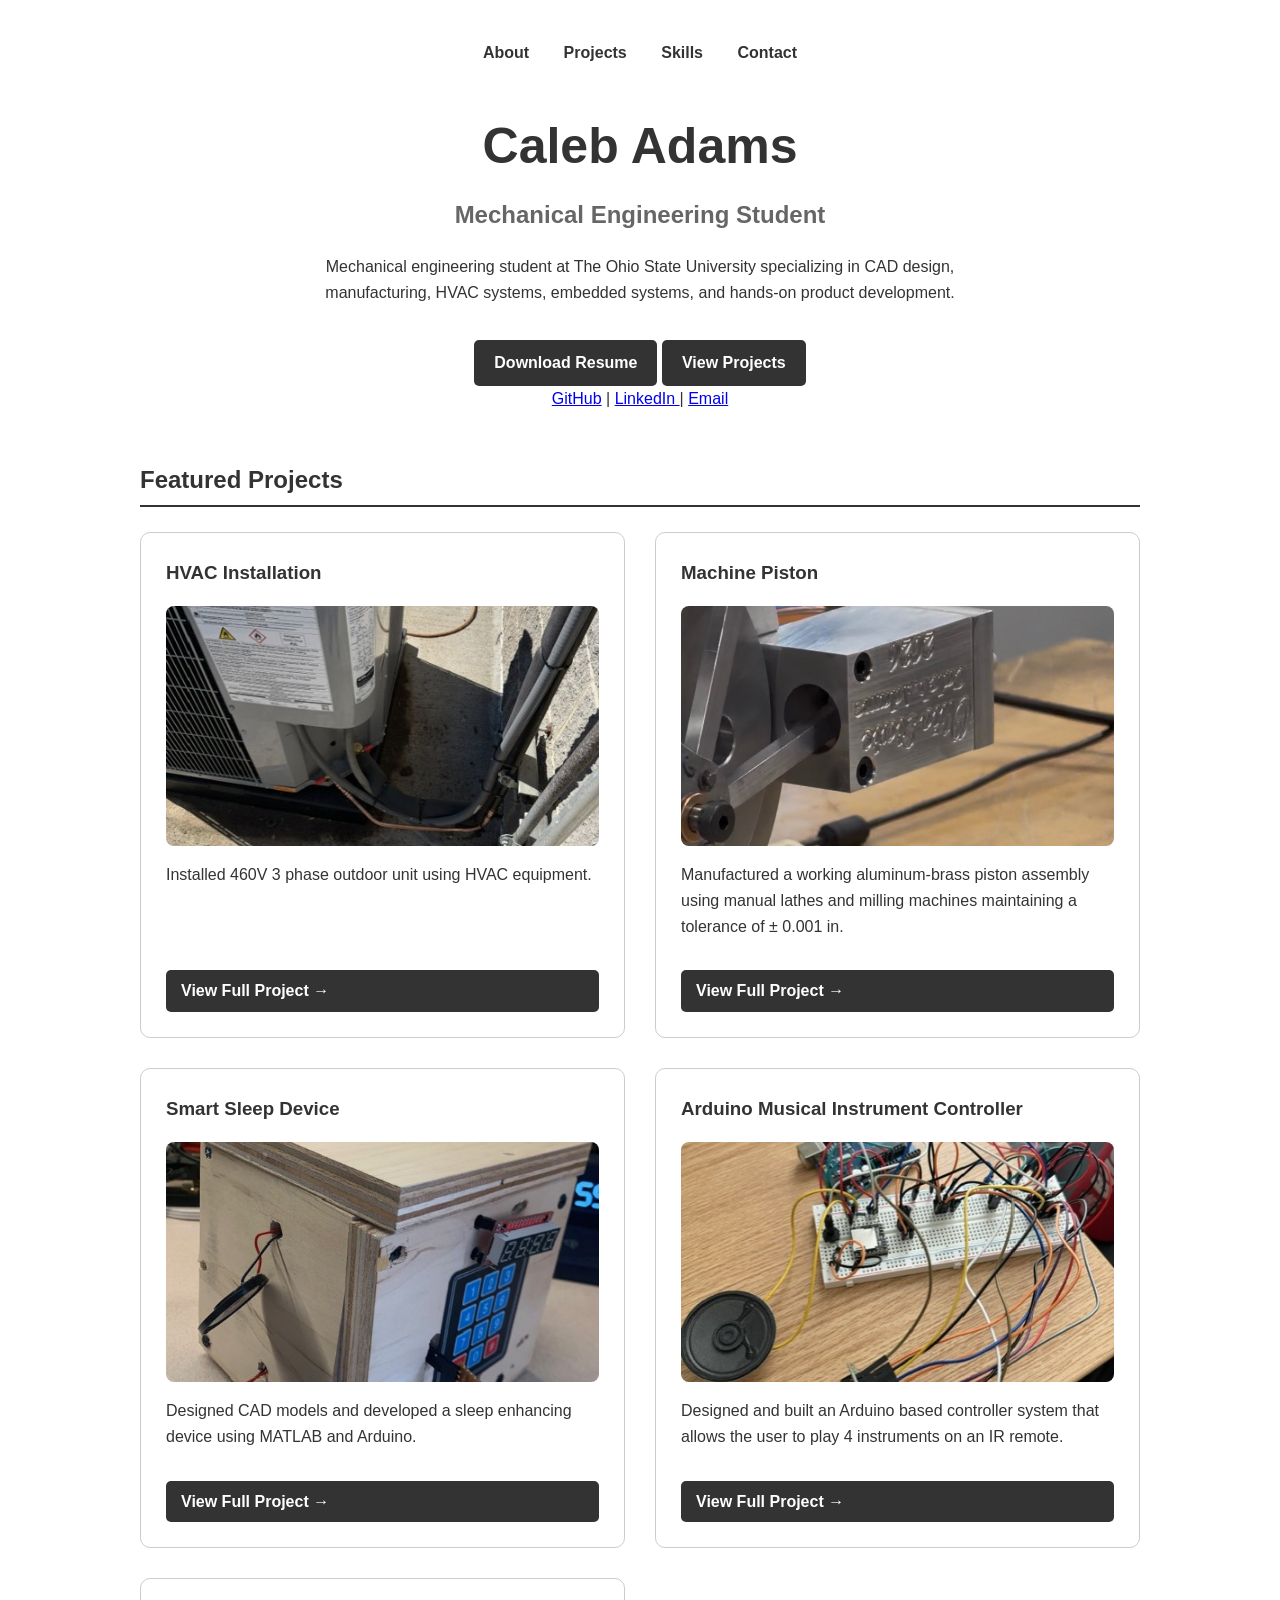
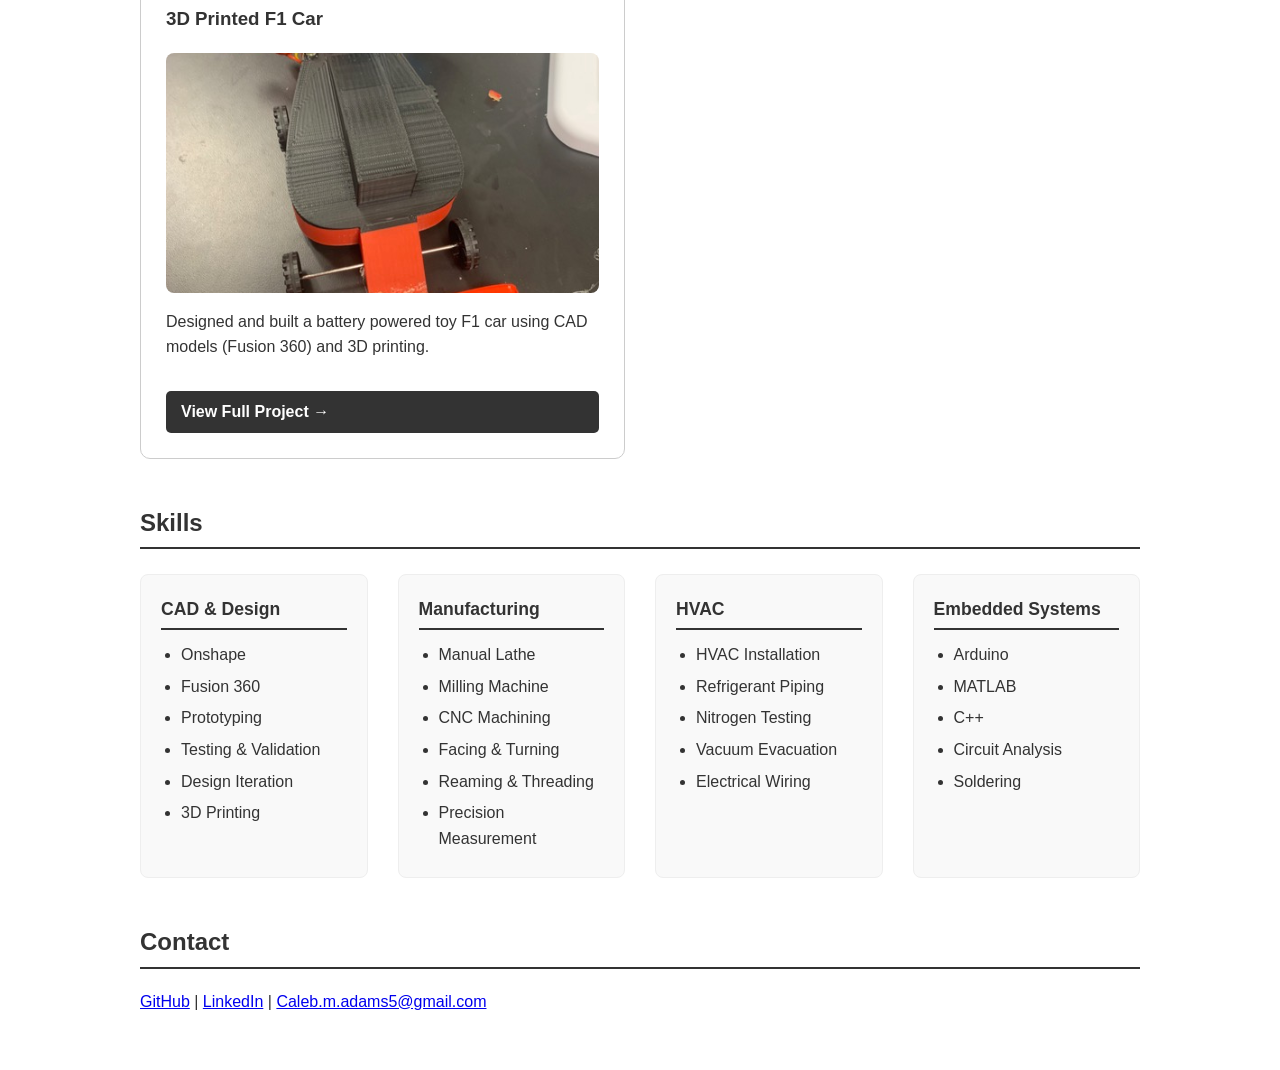
==== index.html @ d28deb2f "Refactor header section with hero class and links Updated the header section to include a hero class" ====
<!DOCTYPE html>
<html lang="en">
<head>
    <meta charset="UTF-8">
    <meta name="viewport" content="width=device-width, initial-scale=1.0">
    <link rel="stylesheet" href="style.css">
    <title>Caleb Adams | Mechanical Engineering Portfolio</title>
</head>
<body>
    <nav>
        <a href="#about">About</a>
        <a href="#projects">Projects</a>
        <a href="#skills">Skills</a>
        <a href="#contact">Contact</a>
    </nav>

   <header id="about" class="hero">

    <div class="hero-content">

        <h1>Caleb Adams</h1>

        <h2>Mechanical Engineering Student</h2>

        <p>
            Mechanical engineering student at The Ohio State University
            specializing in CAD design, manufacturing, HVAC systems,
            embedded systems, and hands-on product development.
        </p>

        <div class="hero-buttons">
            <a class="resume-button" href="Caleb_Adams_Resume.pdf" target="_blank">
                Download Resume
            </a>

            <a class="resume-button" href="#projects">
                View Projects
            </a>
        </div>

        <div class="social-links">
            <a href="https://github.com/CalebAdams5" target="_blank">GitHub</a>
            |
            <a href="https://www.linkedin.com/in/caleb-adams5555/" target="_blank">
                LinkedIn
            </a>
            |
            <a href="mailto:Caleb.m.adams5@gmail.com">
                Email
            </a>
        </div>

    </div>

</header>

    <h2 id="projects">Featured Projects</h2>
    <div class="project-container">
    <div class="project">
        <h3>HVAC Installation</h3>
        <img src="images/HVAC13.jpg" width="300" alt="HVAC Installation">
        <p>Installed 460V 3 phase outdoor unit using HVAC equipment.</p>
        <a href="projects/HVAC.html"> View Full Project → </a>
    </div>

    <div class="project">
        <h3>Machine Piston</h3>
        <img src="images/Piston8.jpg" width="300" alt="Machine Piston">
        <p>Manufactured a working aluminum-brass piston assembly using manual lathes and milling machines maintaining a tolerance of ± 0.001 in.</p>
        <a href="projects/piston.html"> View Full Project → </a>
    </div>

    <div class="project">
        <h3>Smart Sleep Device</h3>
        <img src="images/SleepDevice.jpg" width="300" alt="Smart Sleep Device">
        <p>Designed CAD models and developed a sleep enhancing device using MATLAB and Arduino.</p>
        <a href="projects/SleepDevice.html"> View Full Project → </a>
    </div>

    <div class="project">
        <h3>Arduino Musical Instrument Controller</h3>
        <img src="images/WiringMusic.jpg" width="300" alt="Arduino Music Controller">
        <!-- Fixed: Added missing </p> tag here -->
        <p>Designed and built an Arduino based controller system that allows the user to play 4 instruments on an IR remote.</p> 
        <a href="projects/Music.html"> View Full Project → </a>
    </div>

    <div class="project">
        <h3>3D Printed F1 Car</h3>
        <img src="images/F1Car13.jpg" width="300" alt="3D Printed F1 Car">
        <p>Designed and built a battery powered toy F1 car using CAD models (Fusion 360) and 3D printing.</p>
        <a href="projects/F1Car.html"> View Full Project → </a>
    </div>
</div>
    <h2 id="skills">Skills</h2>
<!-- Added wrapper container around your skills lists -->
<div class="skills-container">
    <div class="skills-category">
        <h3>CAD & Design</h3>
        <ul>
            <li>Onshape</li>
            <li>Fusion 360</li>
            <li>Prototyping</li>
            <li>Testing & Validation</li>
            <li>Design Iteration</li>
            <li>3D Printing</li>
        </ul>
    </div>

    <div class="skills-category">
        <h3>Manufacturing</h3>
        <ul>
            <li>Manual Lathe</li>
            <li>Milling Machine</li>
            <li>CNC Machining</li>
            <li>Facing & Turning</li>
            <li>Reaming & Threading</li>
            <li>Precision Measurement</li>
        </ul>
    </div>

    <div class="skills-category">
        <h3>HVAC</h3>
        <ul>
            <li>HVAC Installation</li>
            <li>Refrigerant Piping</li>
            <li>Nitrogen Testing</li>
            <li>Vacuum Evacuation</li>
            <li>Electrical Wiring</li>
        </ul>
    </div>

    <div class="skills-category">
        <h3>Embedded Systems</h3>
        <ul>
            <li>Arduino</li>
            <li>MATLAB</li>
            <li>C++</li>
            <li>Circuit Analysis</li>
            <li>Soldering</li>
        </ul>
    </div>
</div>

    <h2 id="contact">Contact</h2>
    <p>
        <a href="https://github.com/CalebAdams5" target="_blank">GitHub</a> | 
        <a href="https://www.linkedin.com/in/caleb-adams5555/" target="_blank">LinkedIn</a> | 
        <a href="mailto:Caleb.m.adams5@gmail.com"> Caleb.m.adams5@gmail.com </a>
    </p>
</body>
</html>
---- style.css ----
/* --- Global Styles --- */
body { 
    font-family: Arial, sans-serif; 
    max-width: 1000px; 
    margin: auto; 
    padding: 40px; 
    line-height: 1.6; 
    color: #333; 
}

/* --- Navigation --- */
nav { 
    text-align: center; 
    margin-bottom: 40px; 
}

nav a { 
    margin: 0 15px; 
    text-decoration: none; 
    color: #333; 
    font-weight: bold; 
}

nav a:hover { 
    text-decoration: underline; 
}

/* --- Hero Header Section --- */
header { 
    text-align: center; 
    margin-bottom: 50px; 
}

header h1 { 
    font-size: 50px;
    margin-bottom: 10px; 
}

header h2 {
    border-bottom: none; /* Removes underline for header subtitle */
    margin-top: 0;
    padding-bottom: 0;
    color: #666;
}

header p { 
    max-width: 700px; 
    margin: 20px auto; 
}

/* --- Headings --- */
h2 { 
    margin-top: 45px; 
    border-bottom: 2px solid #333; 
    padding-bottom: 5px; 
}

h3 { 
    margin-top: 0; 
}

/* --- Buttons --- */
.resume-button, .project a { 
    display: inline-block; 
    margin-top: 15px; 
    padding: 10px 20px; 
    background-color: #333; 
    color: white; 
    text-decoration: none; 
    border-radius: 5px; 
    font-weight: bold; 
    transition: opacity 0.2s ease;
}

.project a {
    padding: 8px 15px; /* Slightly smaller button for project links */
}

.resume-button:hover, .project a:hover { 
    opacity: 0.8; 
}

.project-container {
    display: grid;
    grid-template-columns: repeat(auto-fit, minmax(420px, 1fr));
    gap: 30px;
    margin-top: 25px;
}

.project {
    border: 1px solid #ccc;
    padding: 25px;
    border-radius: 10px;
    transition: transform 0.2s ease, box-shadow 0.2s ease;

    display: flex;
    flex-direction: column;
}

.project p {
    flex-grow: 1;
}

.project:hover { 
    transform: translateY(-5px); 
    box-shadow: 0 5px 15px rgba(0,0,0,0.1); /* Adds depth on hover */
}

.project img {
    width: 100%;
    height: 240px;
    object-fit: cover;
    border-radius: 8px;
}

/* --- Skills Lists --- */
ul { 
    padding-left: 20px; 
}

/* --- Galleries --- */
.gallery { 
    display: flex; 
    flex-wrap: wrap; 
    gap: 20px; 
    margin: 30px 0; 
}

.gallery img { 
    width: 300px; 
    height: 220px; 
    object-fit: cover; 
    border-radius: 8px; 
}
.skills-container {
    display: grid;
    /* Automatically creates columns that are at least 200px wide */
    grid-template-columns: repeat(auto-fit, minmax(200px, 1fr));
    gap: 30px;
    margin-top: 25px;
}

.skills-category {
    background-color: #f9f9f9;
    padding: 20px;
    border-radius: 8px;
    border: 1px solid #eee;
}

.skills-category h3 {
    margin-top: 0;
    margin-bottom: 12px;
    border-bottom: 2px solid #333;
    padding-bottom: 5px;
    font-size: 1.1rem;
}

.skills-category ul {
    margin: 0;
    padding-left: 20px;
}

.skills-category li {
    margin-bottom: 6px;
}
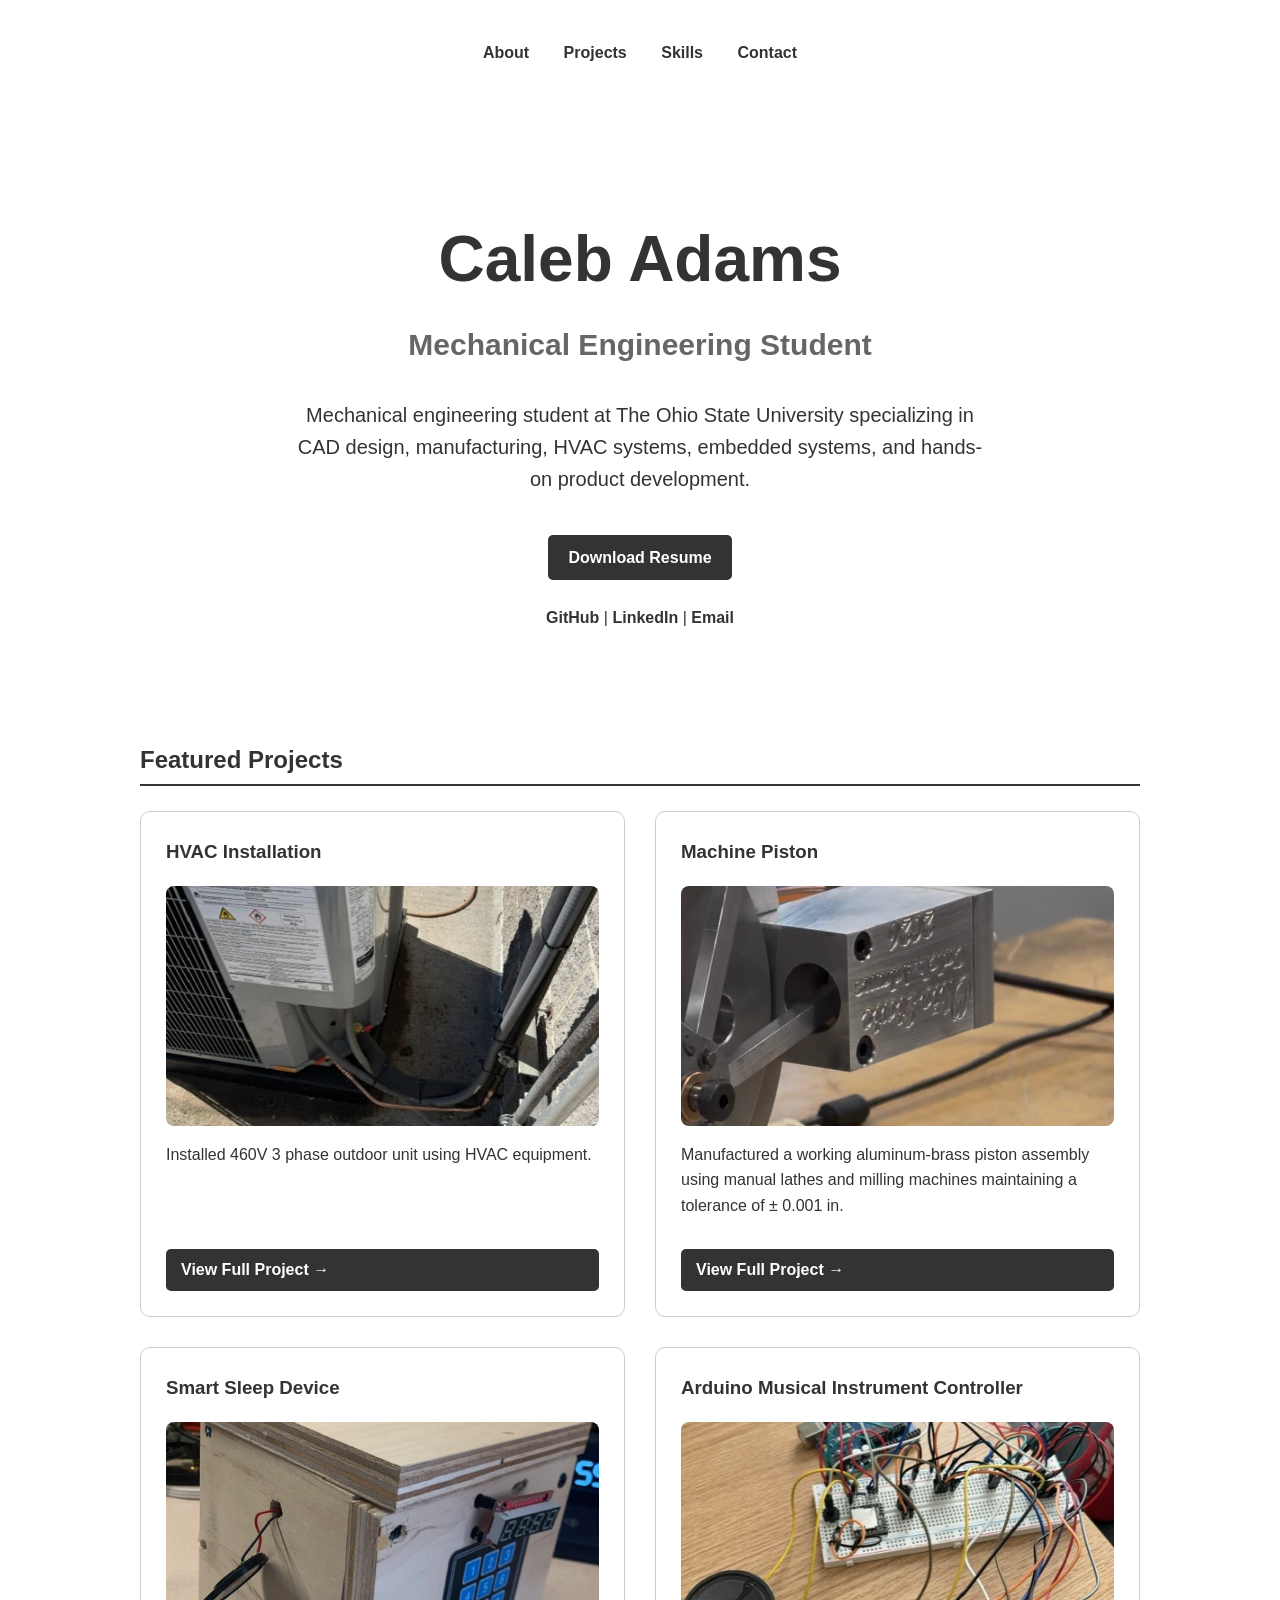
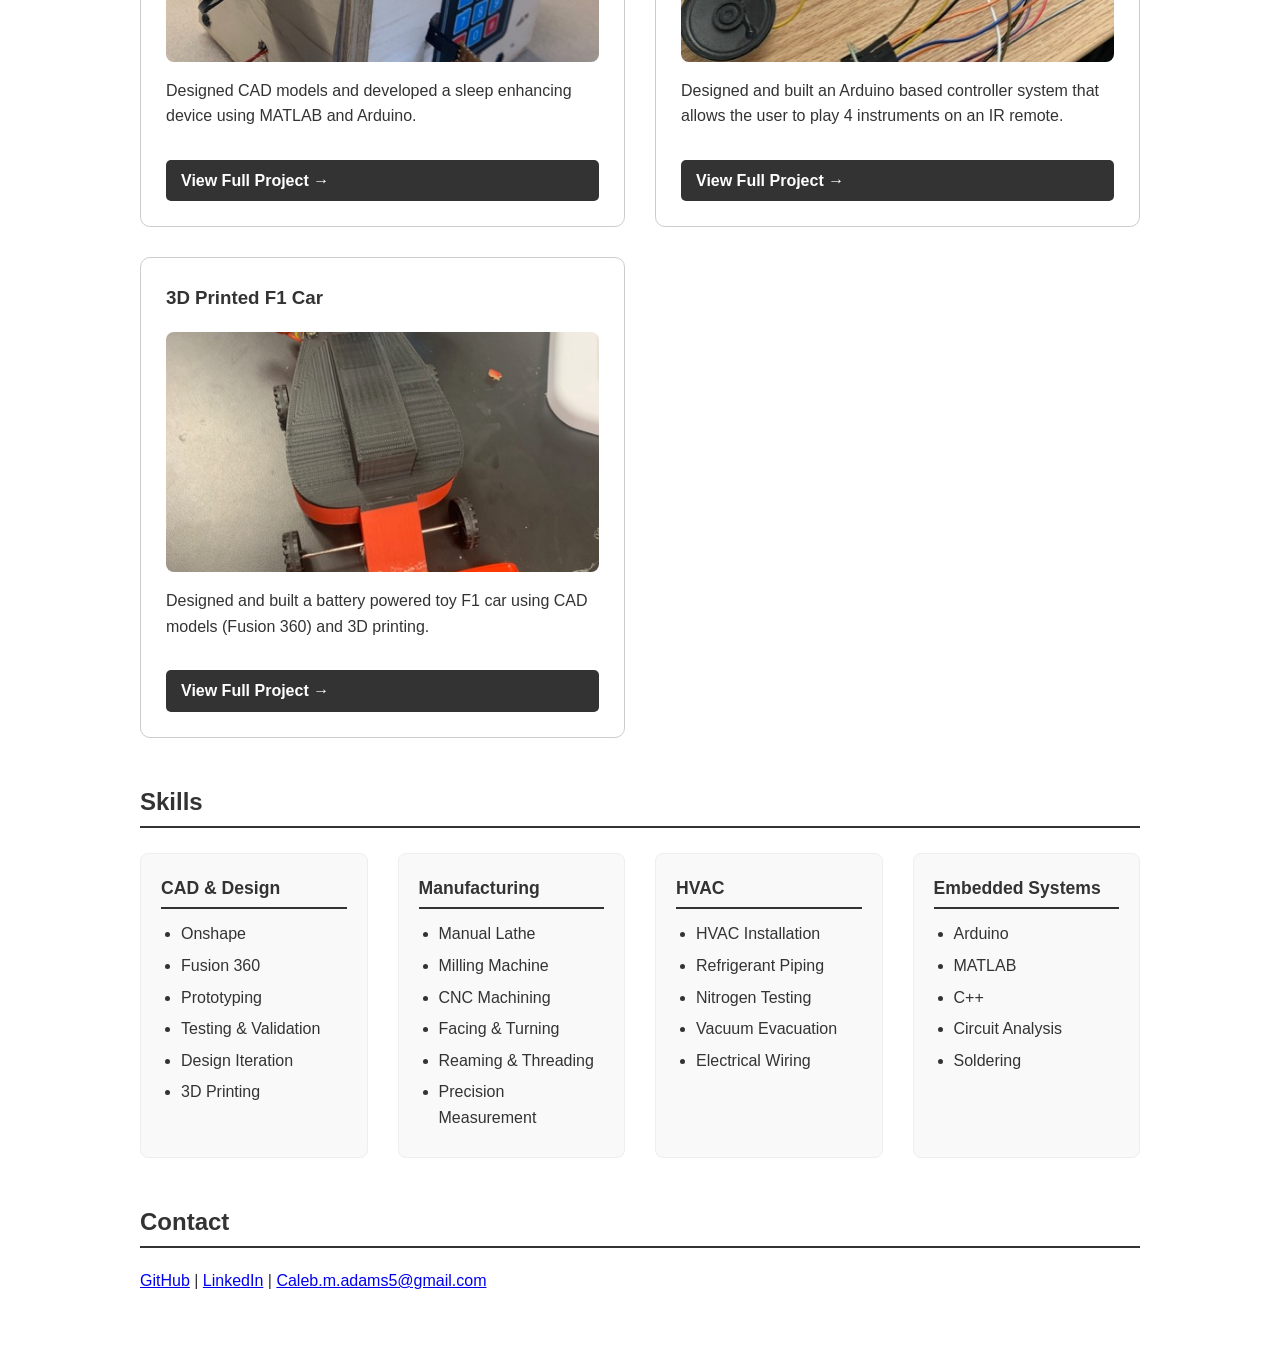
==== commit cf910ee3: "Remove 'View Projects' button from index.html Removed the 'View Projects' button from the hero secti" ====
--- a/index.html
+++ b/index.html
@@ -31,10 +31,6 @@
         <div class="hero-buttons">
             <a class="resume-button" href="Caleb_Adams_Resume.pdf" target="_blank">
                 Download Resume
-            </a>
-
-            <a class="resume-button" href="#projects">
-                View Projects
             </a>
         </div>
 
--- a/style.css
+++ b/style.css
@@ -25,27 +25,56 @@
     text-decoration: underline; 
 }
 
-/* --- Hero Header Section --- */
-header { 
-    text-align: center; 
-    margin-bottom: 50px; 
+.hero {
+    min-height: 65vh;
+    display: flex;
+    align-items: center;
+    justify-content: center;
+    text-align: center;
+    margin-bottom: 50px;
 }
 
-header h1 { 
-    font-size: 50px;
-    margin-bottom: 10px; 
+.hero-content {
+    max-width: 800px;
 }
 
-header h2 {
-    border-bottom: none; /* Removes underline for header subtitle */
-    margin-top: 0;
-    padding-bottom: 0;
-    color: #666;
+.hero h1 {
+    font-size: 64px;
+    margin-bottom: 10px;
 }
 
-header p { 
-    max-width: 700px; 
-    margin: 20px auto; 
+.hero h2 {
+    border-bottom: none;
+    margin-top: 0;
+    color: #666;
+    font-size: 30px;
+}
+
+.hero p {
+    font-size: 20px;
+    max-width: 700px;
+    margin: 25px auto;
+}
+
+.hero-buttons {
+    display: flex;
+    justify-content: center;
+    gap: 20px;
+    margin-top: 25px;
+}
+
+.social-links {
+    margin-top: 25px;
+}
+
+.social-links a {
+    color: #333;
+    font-weight: bold;
+    text-decoration: none;
+}
+
+.social-links a:hover {
+    text-decoration: underline;
 }
 
 /* --- Headings --- */
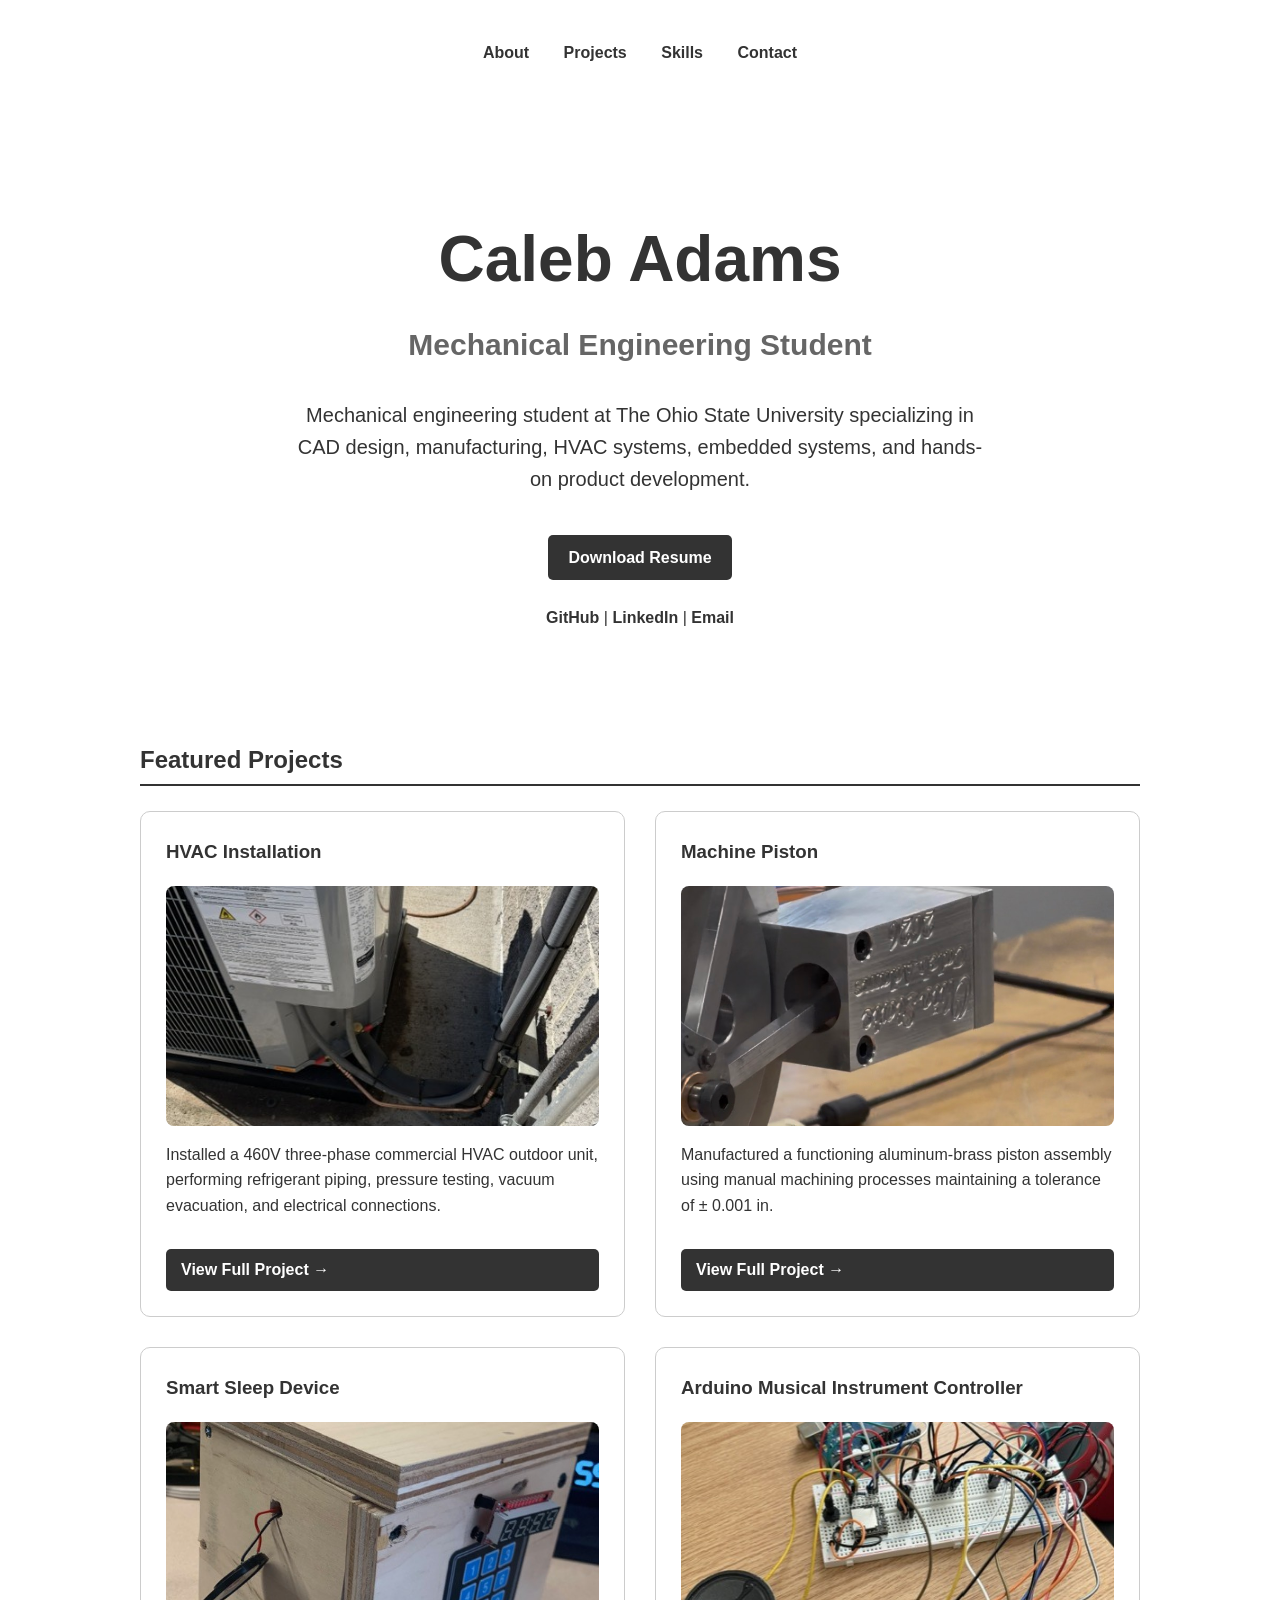
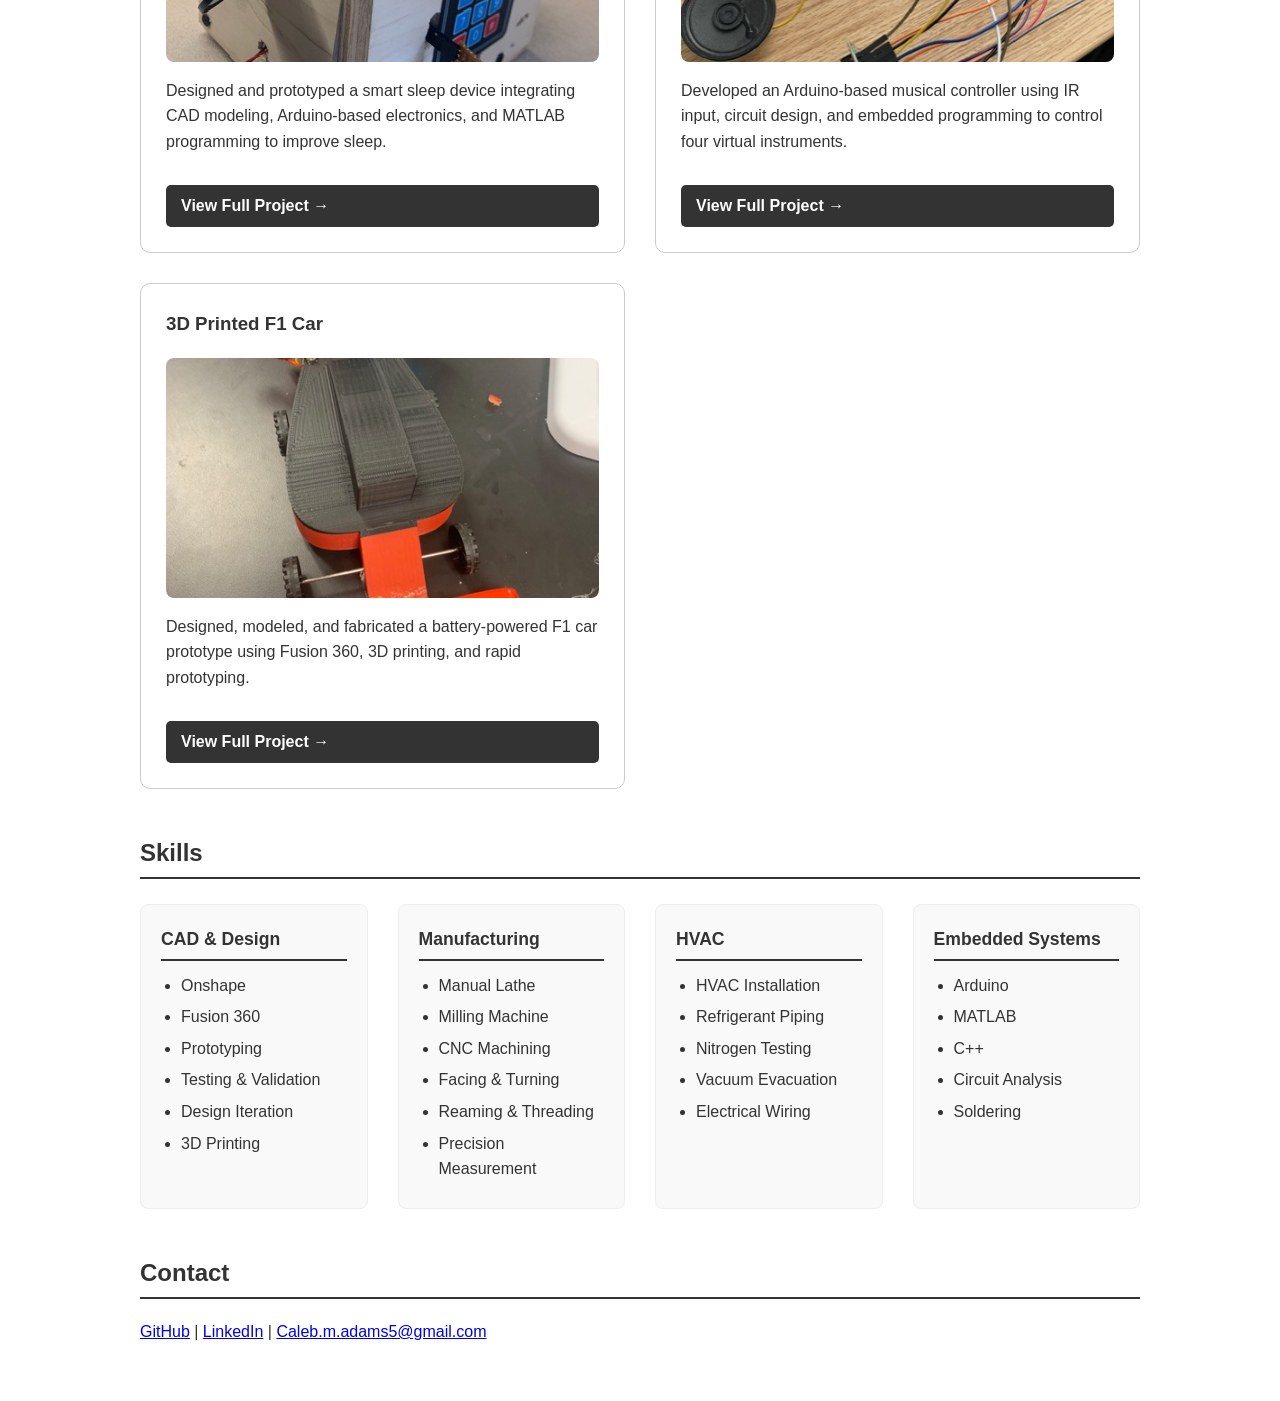
==== commit 59fd8e89: "Revise project descriptions for improved clarity Updated project descriptions for clarity and detail" ====
--- a/index.html
+++ b/index.html
@@ -55,41 +55,43 @@
     <div class="project">
         <h3>HVAC Installation</h3>
         <img src="images/HVAC13.jpg" width="300" alt="HVAC Installation">
-        <p>Installed 460V 3 phase outdoor unit using HVAC equipment.</p>
+        <p>Installed a 460V three-phase commercial HVAC outdoor unit, performing refrigerant piping,
+            pressure testing, vacuum evacuation, and electrical connections.</p>
         <a href="projects/HVAC.html"> View Full Project → </a>
     </div>
 
     <div class="project">
         <h3>Machine Piston</h3>
         <img src="images/Piston8.jpg" width="300" alt="Machine Piston">
-        <p>Manufactured a working aluminum-brass piston assembly using manual lathes and milling machines maintaining a tolerance of ± 0.001 in.</p>
+        <p>Manufactured a functioning aluminum-brass piston assembly using manual machining processes maintaining a tolerance of ± 0.001 in.</p>
         <a href="projects/piston.html"> View Full Project → </a>
     </div>
 
     <div class="project">
         <h3>Smart Sleep Device</h3>
         <img src="images/SleepDevice.jpg" width="300" alt="Smart Sleep Device">
-        <p>Designed CAD models and developed a sleep enhancing device using MATLAB and Arduino.</p>
+        <p>Designed and prototyped a smart sleep device integrating CAD modeling, 
+            Arduino-based electronics, and MATLAB programming to improve sleep.</p>
         <a href="projects/SleepDevice.html"> View Full Project → </a>
     </div>
 
     <div class="project">
         <h3>Arduino Musical Instrument Controller</h3>
         <img src="images/WiringMusic.jpg" width="300" alt="Arduino Music Controller">
-        <!-- Fixed: Added missing </p> tag here -->
-        <p>Designed and built an Arduino based controller system that allows the user to play 4 instruments on an IR remote.</p> 
+        <p>Developed an Arduino-based musical controller using IR input, circuit design, 
+            and embedded programming to control four virtual instruments.</p> 
         <a href="projects/Music.html"> View Full Project → </a>
     </div>
 
     <div class="project">
         <h3>3D Printed F1 Car</h3>
         <img src="images/F1Car13.jpg" width="300" alt="3D Printed F1 Car">
-        <p>Designed and built a battery powered toy F1 car using CAD models (Fusion 360) and 3D printing.</p>
+        <p>Designed, modeled, and fabricated a battery-powered F1 car 
+            prototype using Fusion 360, 3D printing, and rapid prototyping.</p>
         <a href="projects/F1Car.html"> View Full Project → </a>
     </div>
 </div>
     <h2 id="skills">Skills</h2>
-<!-- Added wrapper container around your skills lists -->
 <div class="skills-container">
     <div class="skills-category">
         <h3>CAD & Design</h3>
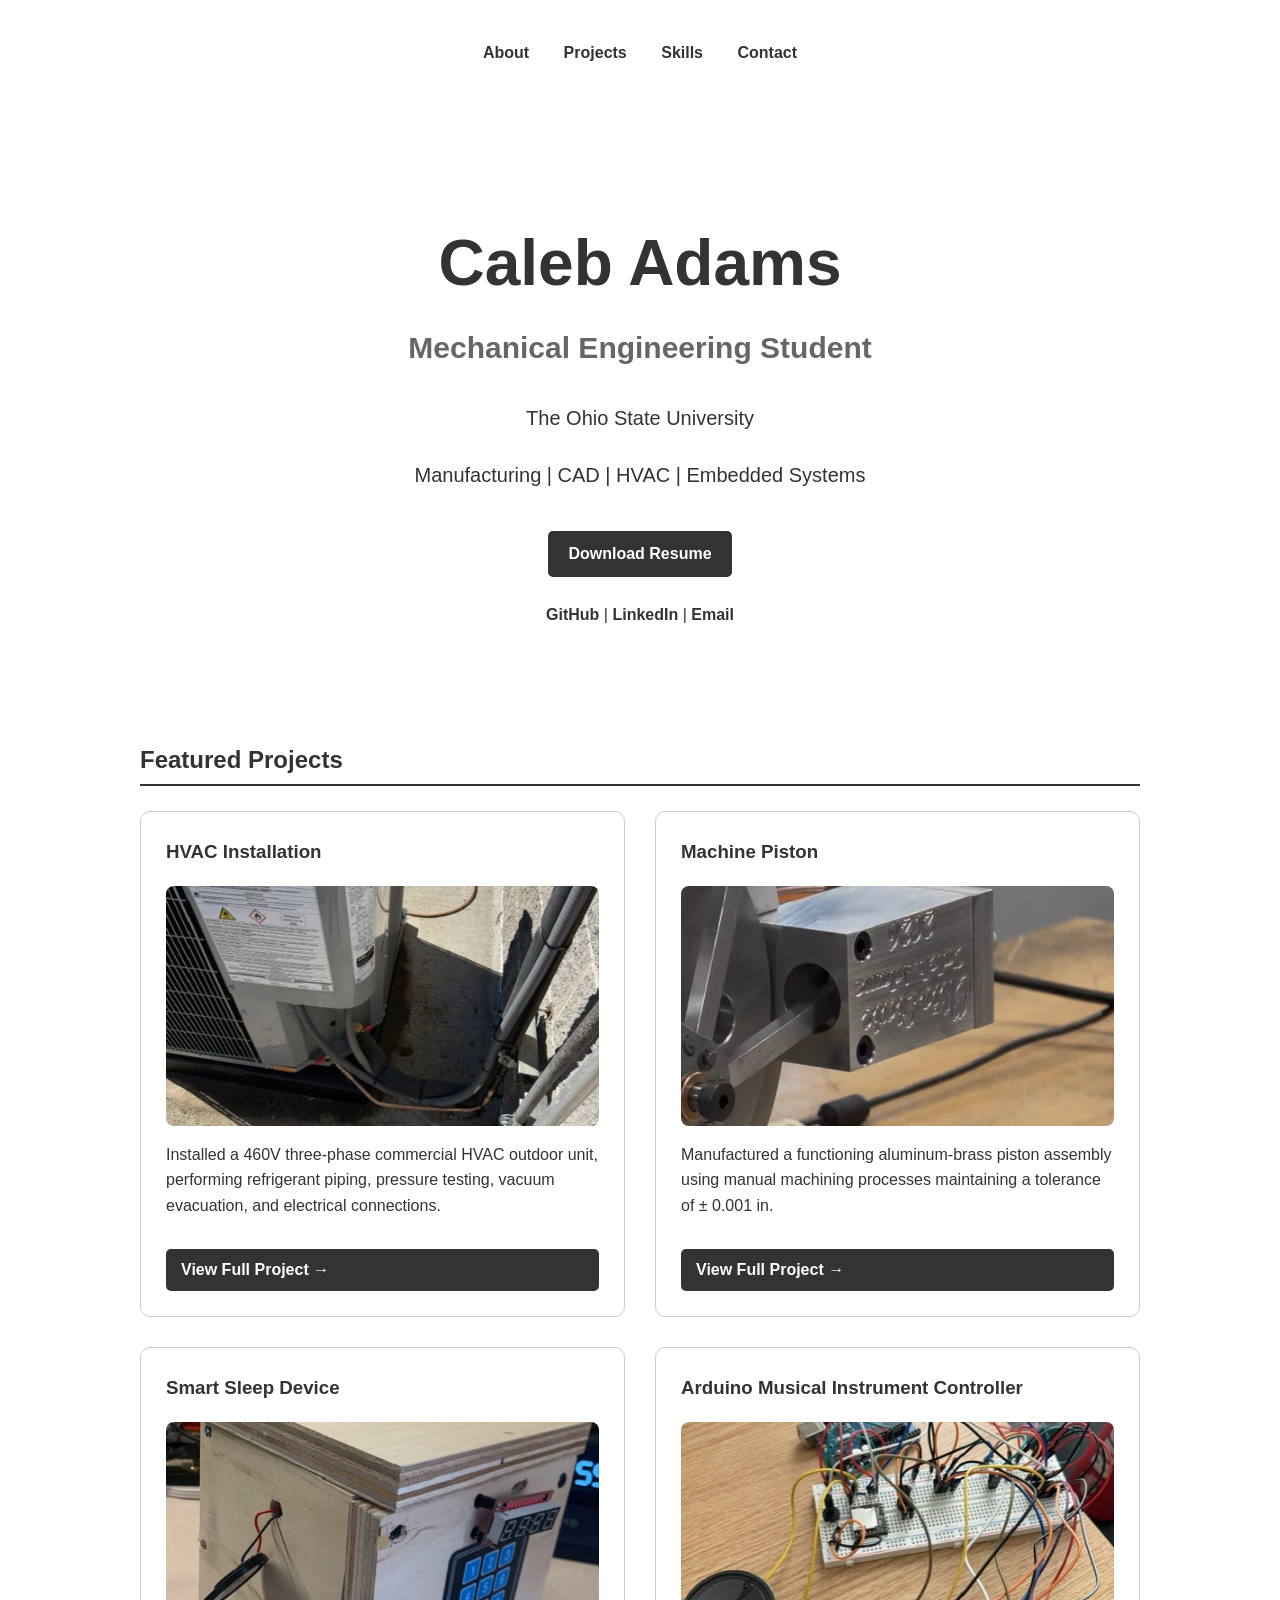
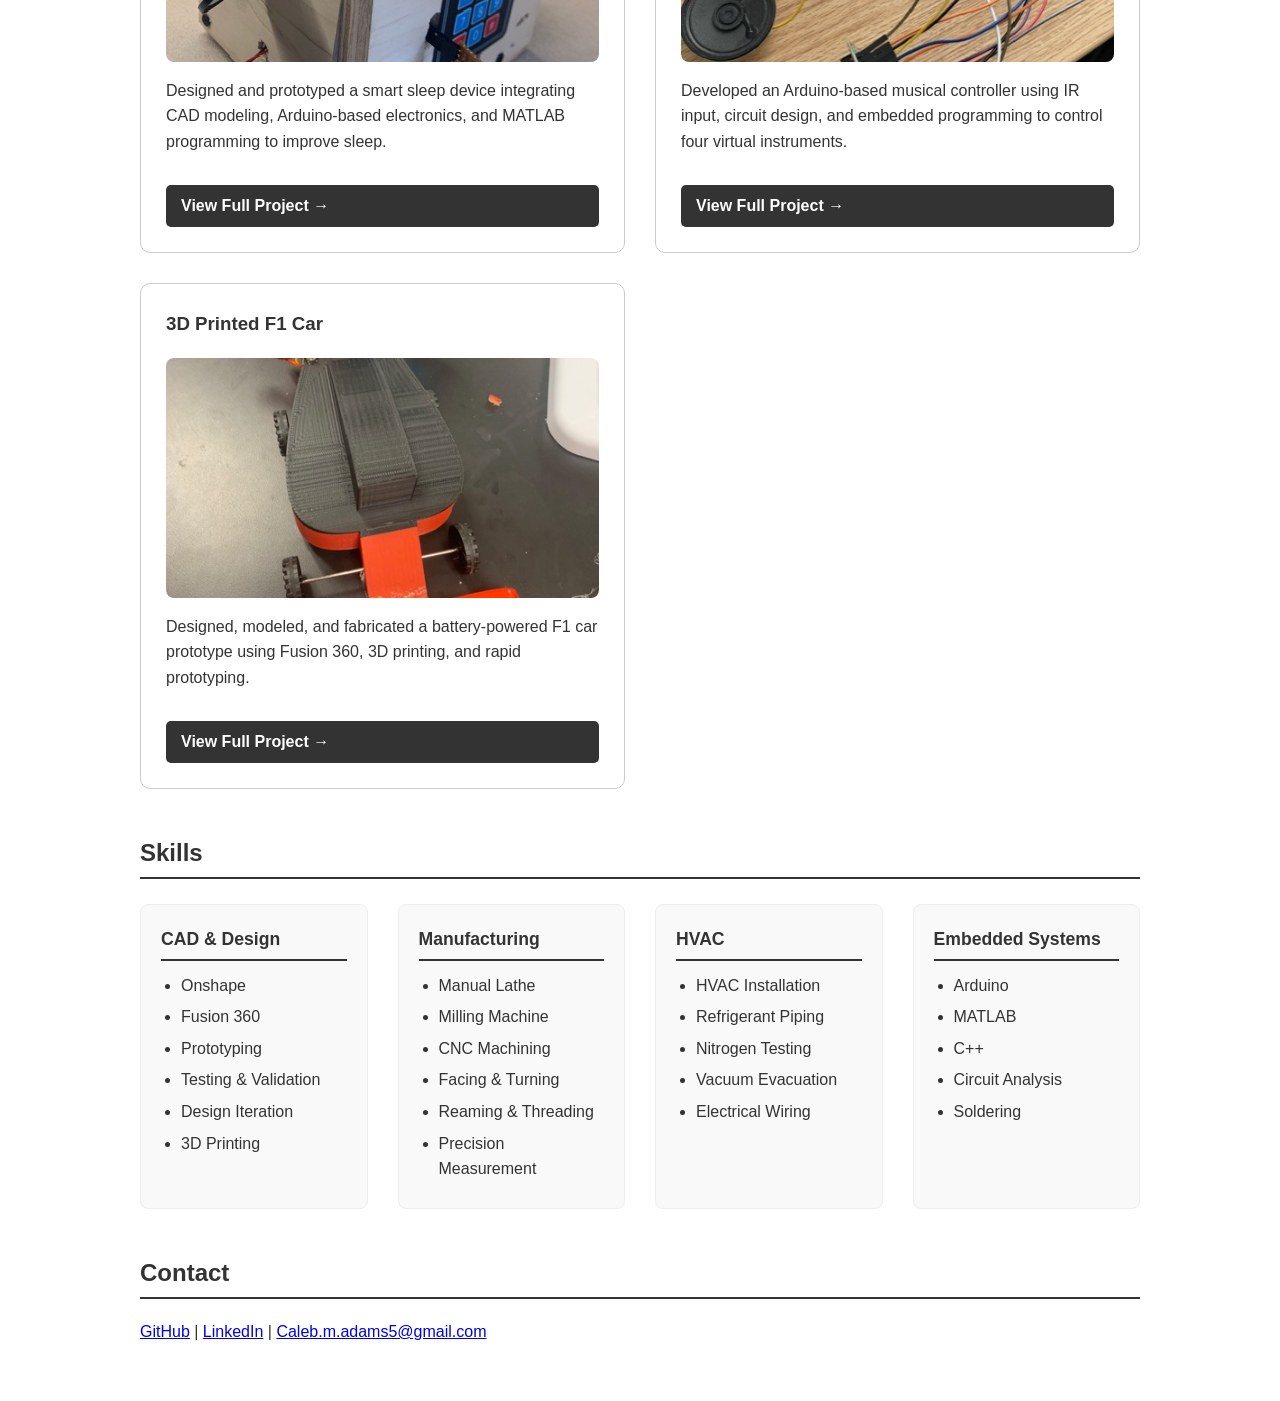
==== commit 8ec8e22a: "Revise student info and add skills to index.html Updated student description and added skills sectio" ====
--- a/index.html
+++ b/index.html
@@ -23,9 +23,10 @@
         <h2>Mechanical Engineering Student</h2>
 
         <p>
-            Mechanical engineering student at The Ohio State University
-            specializing in CAD design, manufacturing, HVAC systems,
-            embedded systems, and hands-on product development.
+            The Ohio State University
+        </p>
+        <p>
+            Manufacturing | CAD | HVAC | Embedded Systems
         </p>
 
         <div class="hero-buttons">
--- a/style.css
+++ b/style.css
@@ -1,4 +1,3 @@
-/* --- Global Styles --- */
 body { 
     font-family: Arial, sans-serif; 
     max-width: 1000px; 
@@ -8,7 +7,6 @@
     color: #333; 
 }
 
-/* --- Navigation --- */
 nav { 
     text-align: center; 
     margin-bottom: 40px; 
@@ -77,7 +75,6 @@
     text-decoration: underline;
 }
 
-/* --- Headings --- */
 h2 { 
     margin-top: 45px; 
     border-bottom: 2px solid #333; 
@@ -88,7 +85,6 @@
     margin-top: 0; 
 }
 
-/* --- Buttons --- */
 .resume-button, .project a { 
     display: inline-block; 
     margin-top: 15px; 
@@ -102,7 +98,7 @@
 }
 
 .project a {
-    padding: 8px 15px; /* Slightly smaller button for project links */
+    padding: 8px 15px;
 }
 
 .resume-button:hover, .project a:hover { 
@@ -132,7 +128,7 @@
 
 .project:hover { 
     transform: translateY(-5px); 
-    box-shadow: 0 5px 15px rgba(0,0,0,0.1); /* Adds depth on hover */
+    box-shadow: 0 5px 15px rgba(0,0,0,0.1);
 }
 
 .project img {
@@ -142,12 +138,10 @@
     border-radius: 8px;
 }
 
-/* --- Skills Lists --- */
 ul { 
     padding-left: 20px; 
 }
 
-/* --- Galleries --- */
 .gallery { 
     display: flex; 
     flex-wrap: wrap; 
@@ -163,7 +157,6 @@
 }
 .skills-container {
     display: grid;
-    /* Automatically creates columns that are at least 200px wide */
     grid-template-columns: repeat(auto-fit, minmax(200px, 1fr));
     gap: 30px;
     margin-top: 25px;
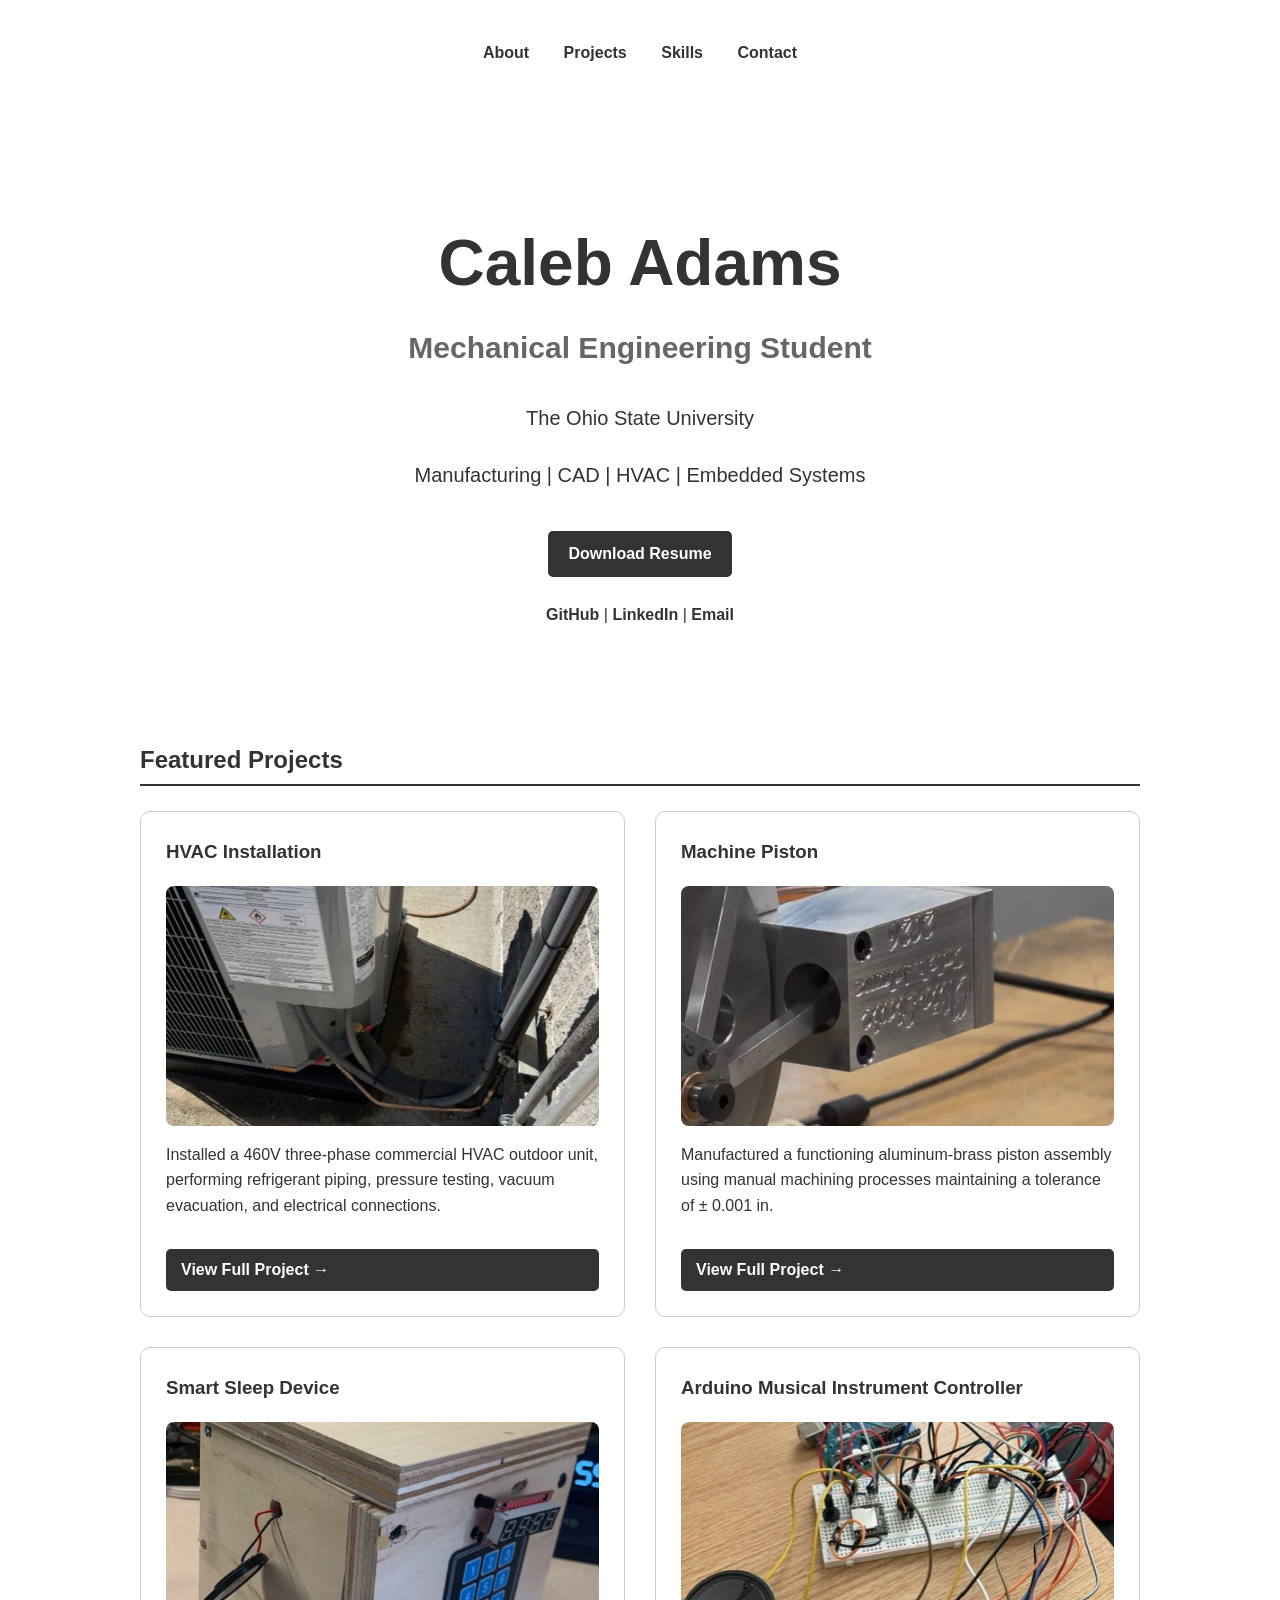
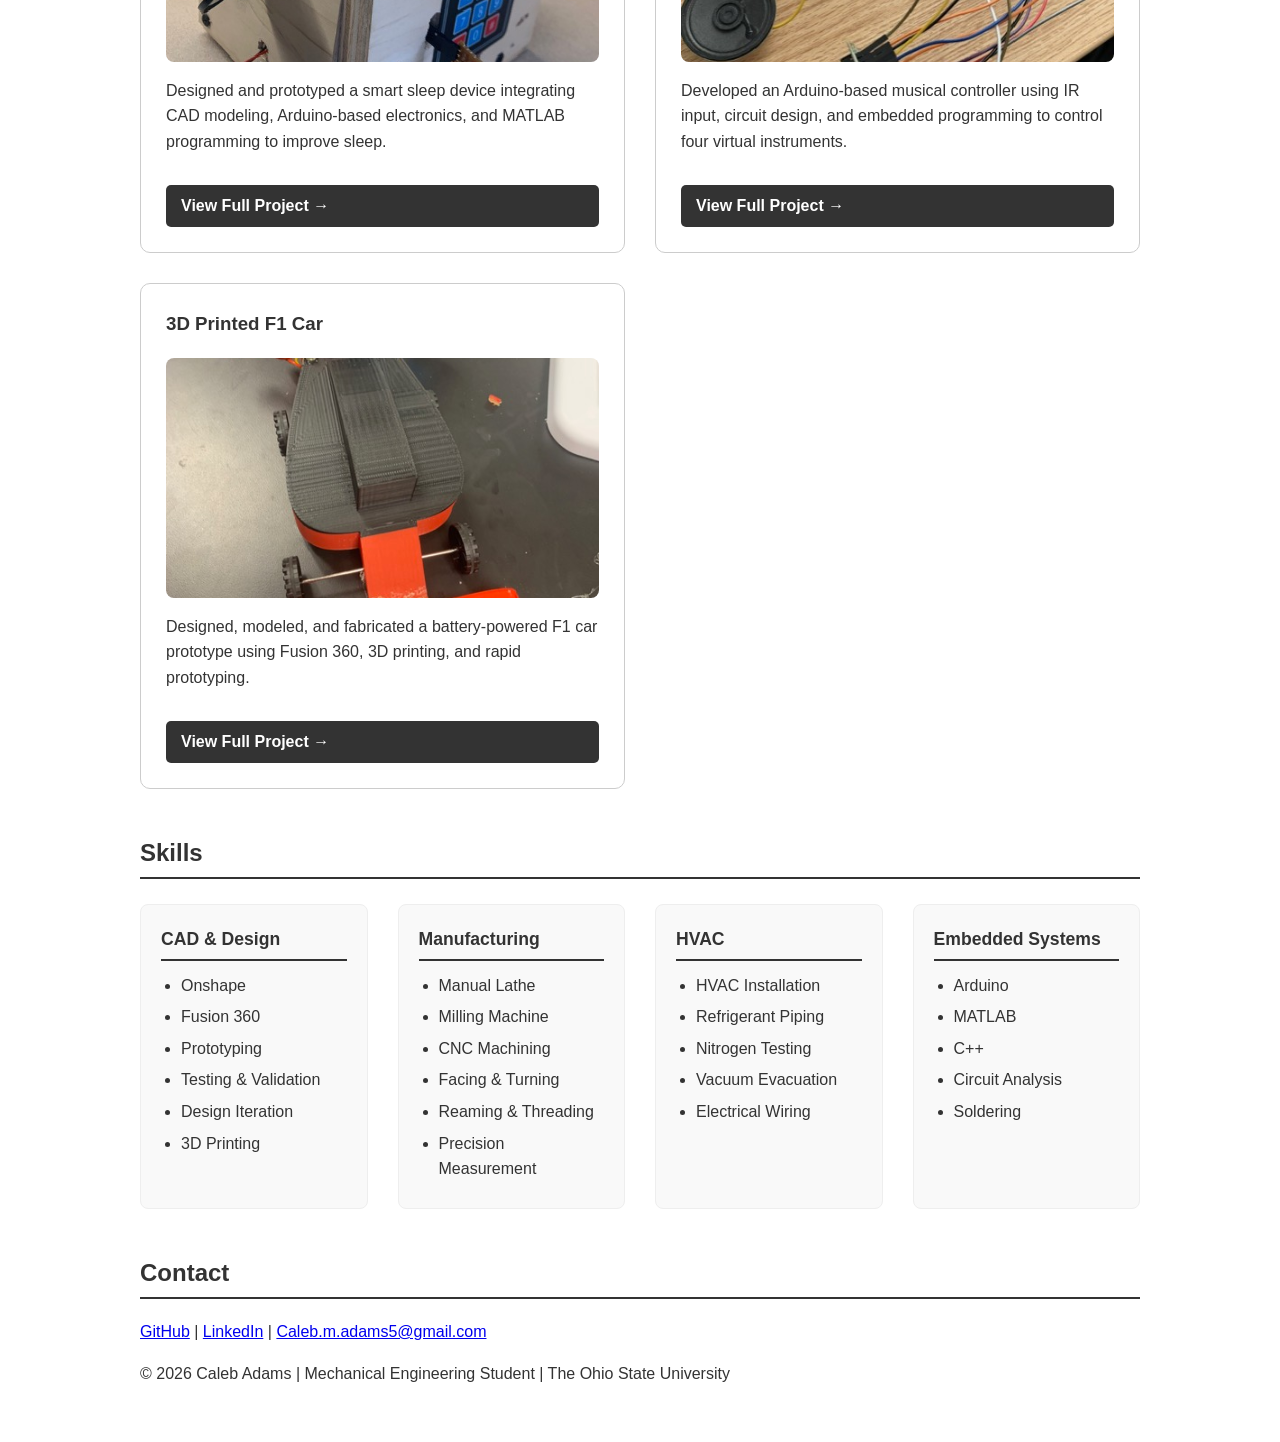
==== commit ecdd1cc3: "Add footer with copyright information" ====
--- a/index.html
+++ b/index.html
@@ -149,3 +149,9 @@
     </p>
 </body>
 </html>
+
+<footer>
+    <p>
+        © 2026 Caleb Adams | Mechanical Engineering Student | The Ohio State University
+    </p>
+</footer>
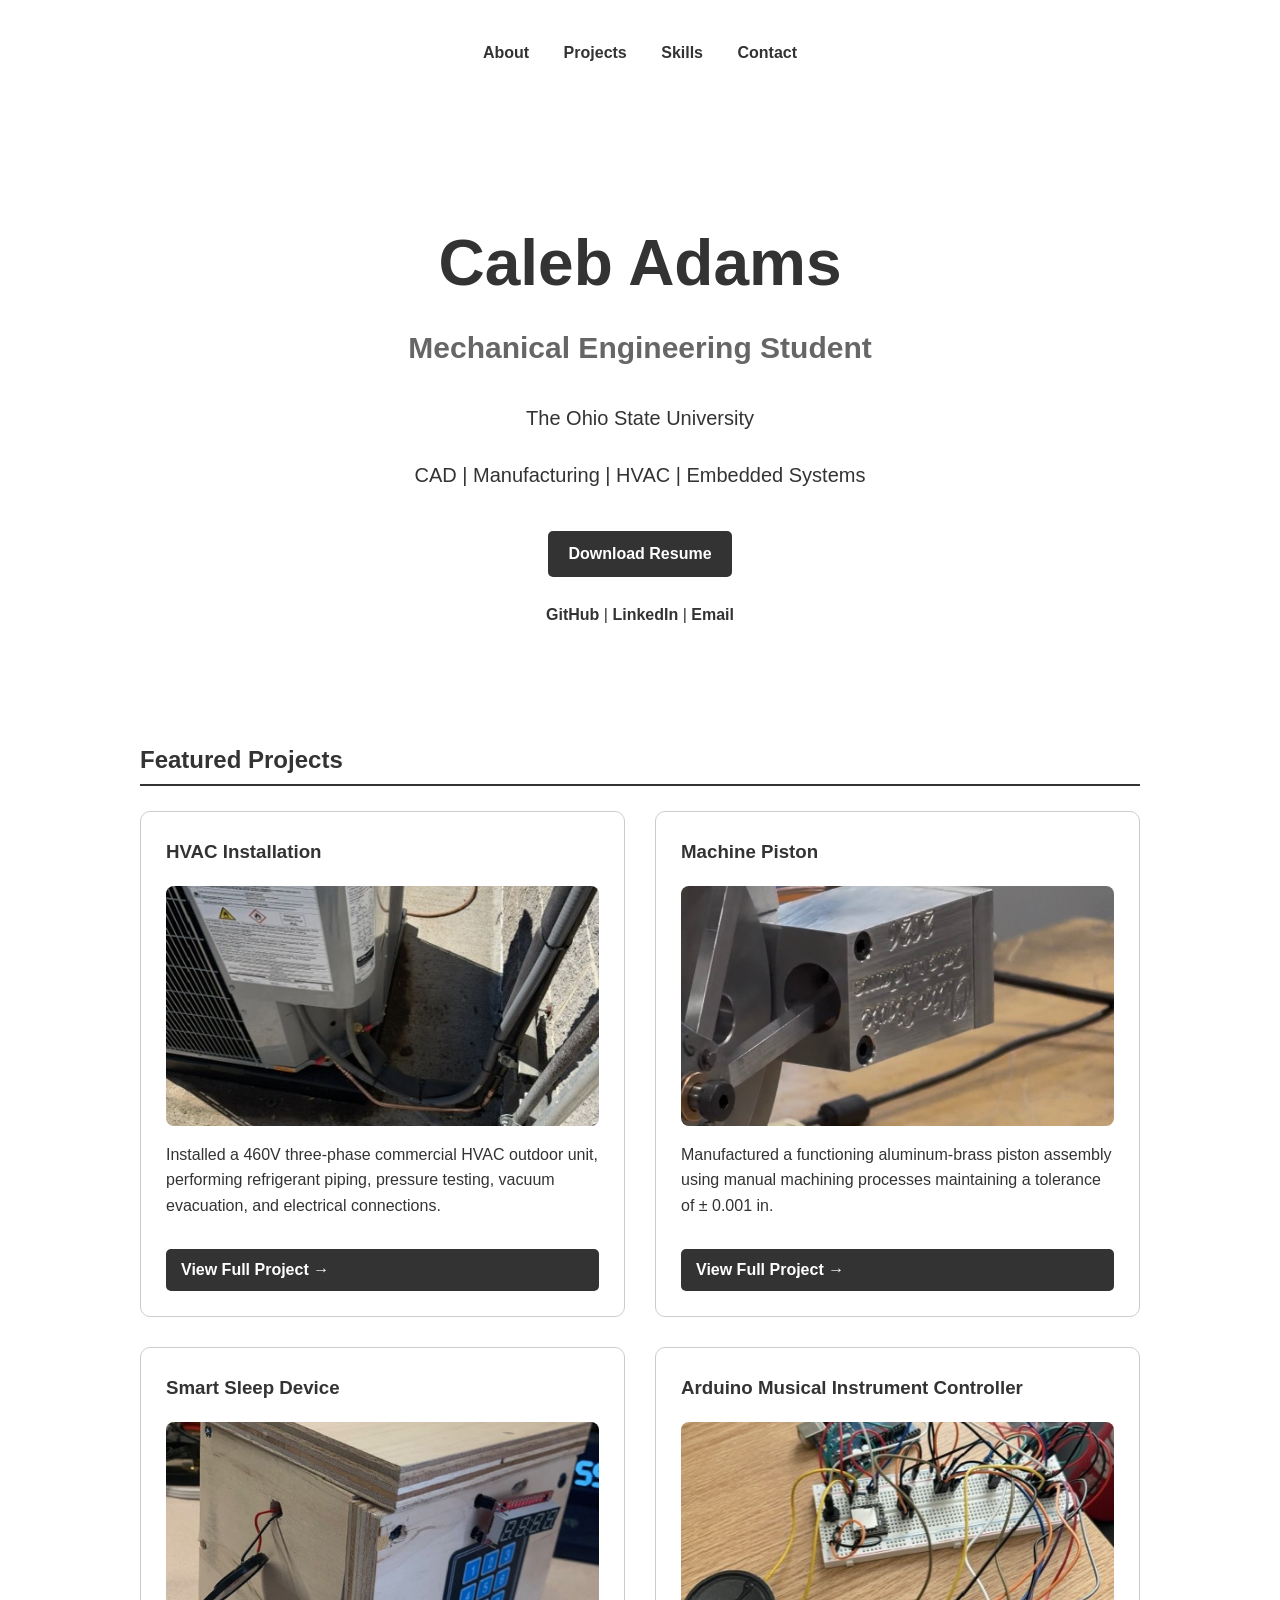
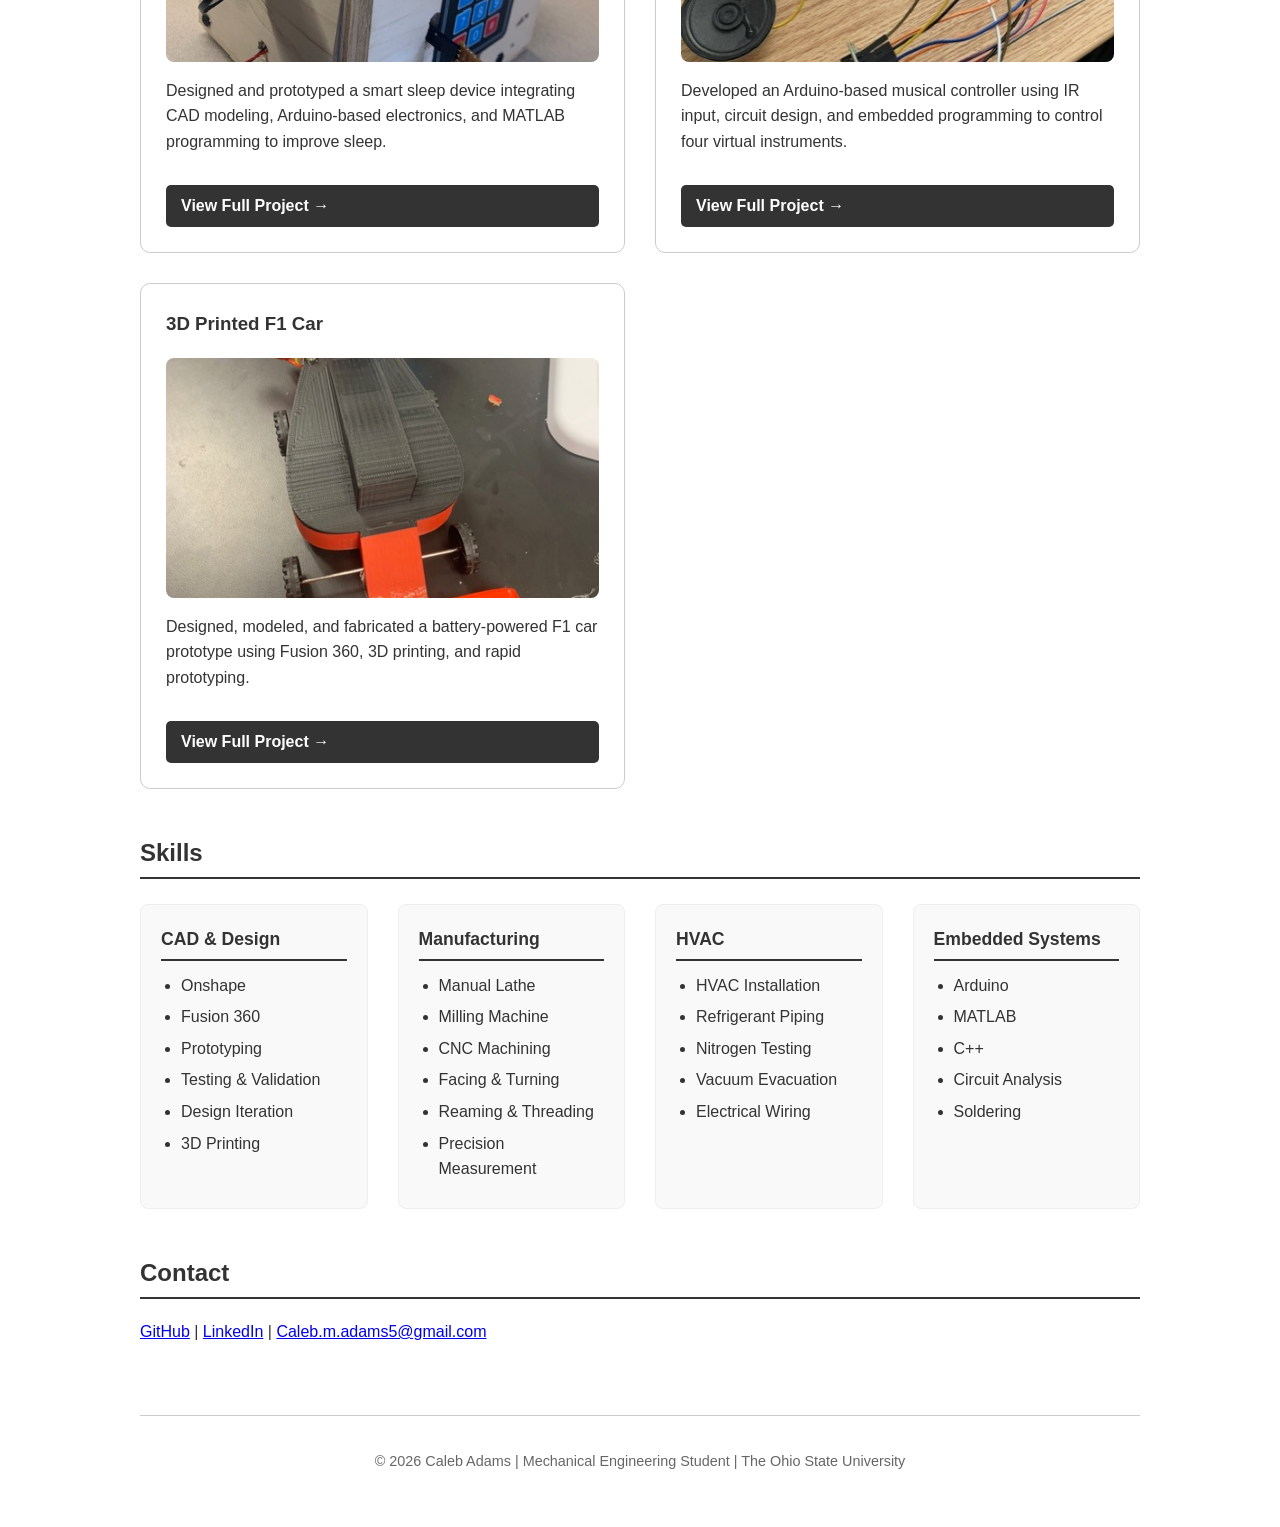
==== commit 4f901bb5: "Reorder items in the skills section" ====
--- a/index.html
+++ b/index.html
@@ -26,7 +26,7 @@
             The Ohio State University
         </p>
         <p>
-            Manufacturing | CAD | HVAC | Embedded Systems
+           CAD | Manufacturing | HVAC | Embedded Systems
         </p>
 
         <div class="hero-buttons">
--- a/style.css
+++ b/style.css
@@ -185,3 +185,18 @@
 .skills-category li {
     margin-bottom: 6px;
 }
+
+footer{
+
+margin-top:70px;
+
+padding-top:20px;
+
+border-top:1px solid #ccc;
+
+text-align:center;
+
+color:#666;
+
+font-size:.9rem;
+}
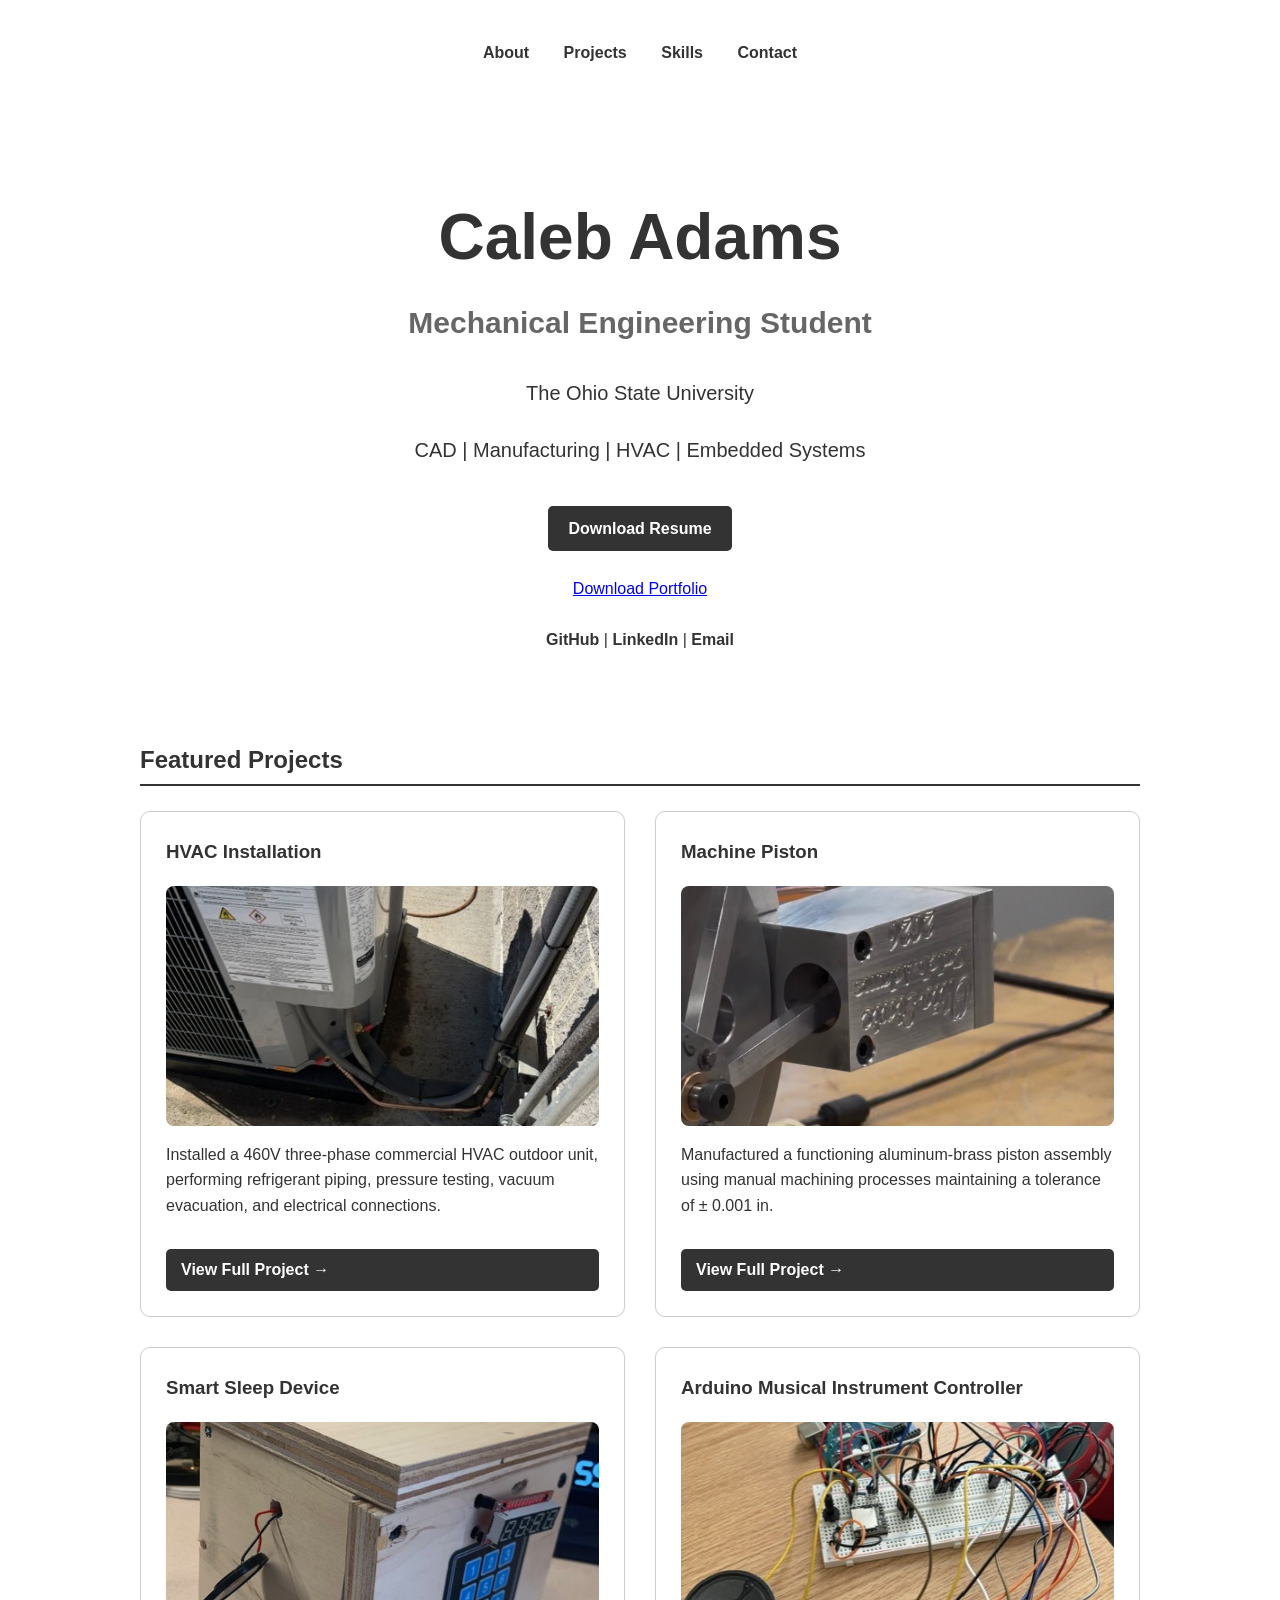
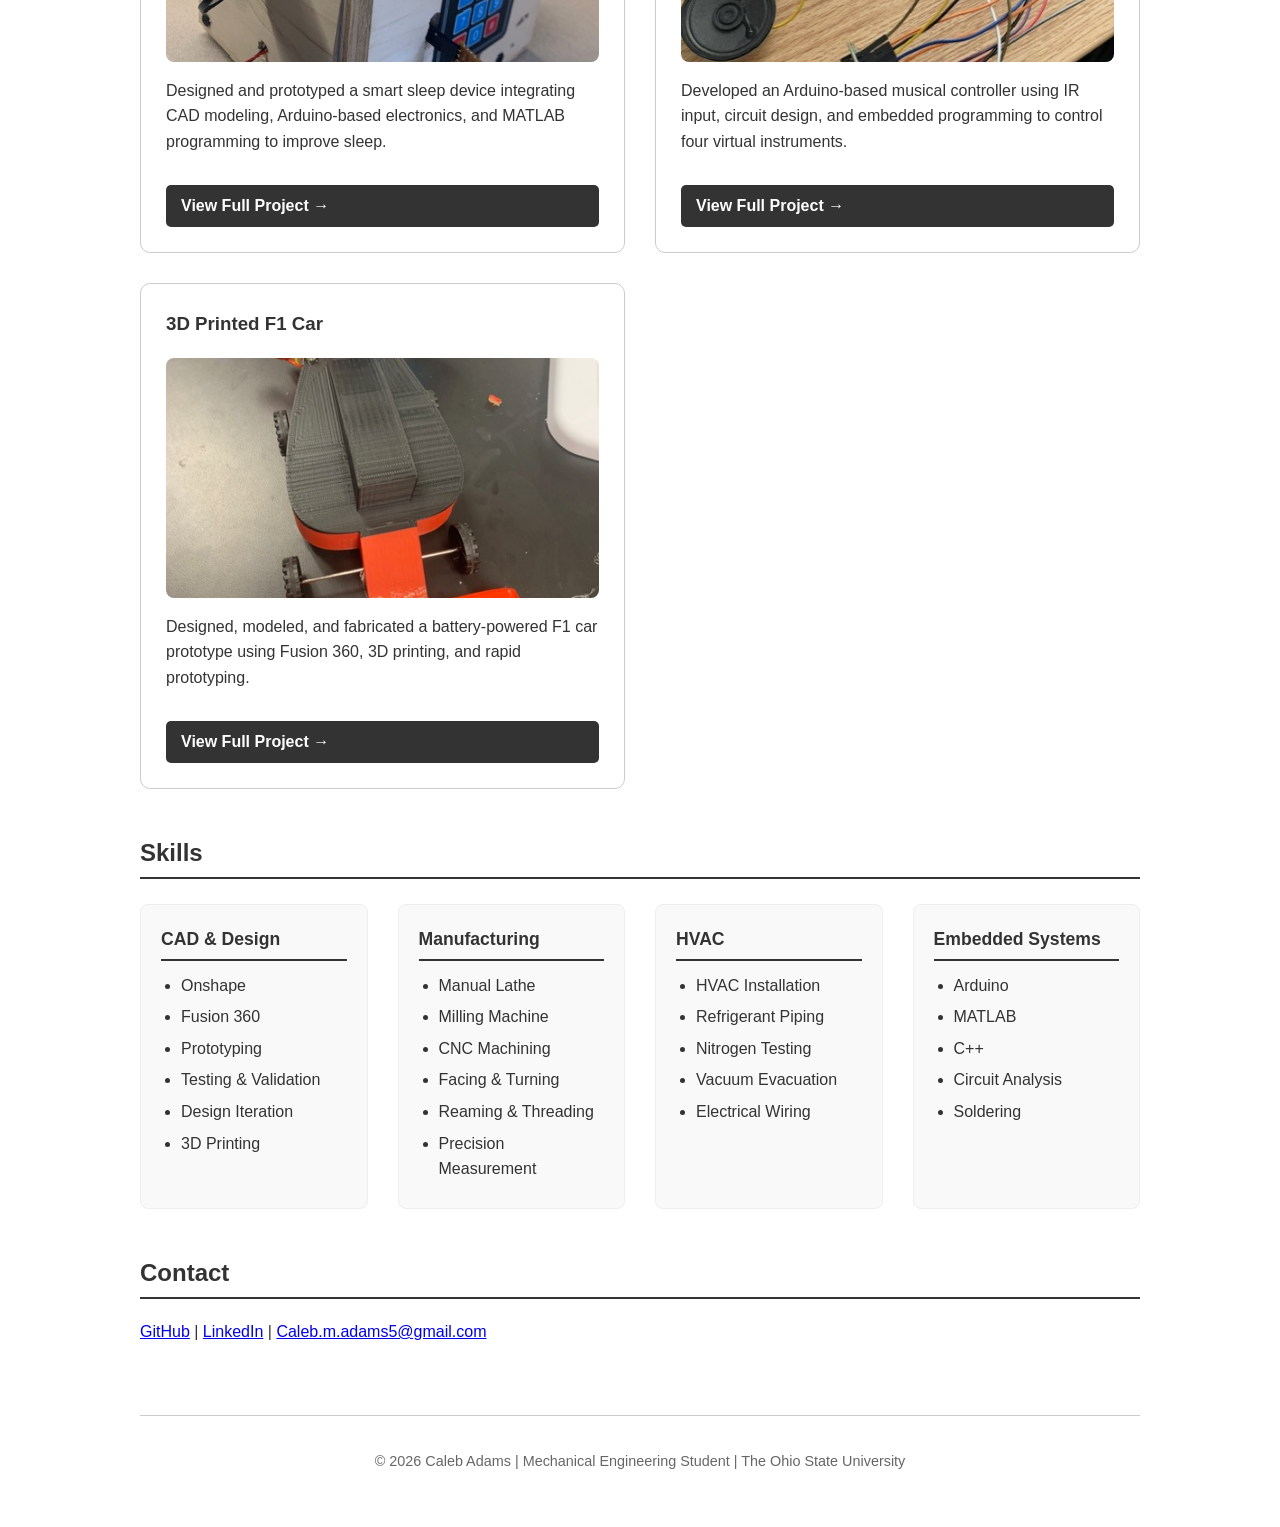
==== commit f0bc6ef3: "Add portfolio download button to index.html" ====
--- a/index.html
+++ b/index.html
@@ -34,7 +34,12 @@
                 Download Resume
             </a>
         </div>
-
+   <div class="hero-buttons">
+            <a class="portfolio-button" href="Caleb_Adams_Engineering_Portfolio.pdf" target="_blank">
+                Download Portfolio
+            </a>
+        </div>
+        
         <div class="social-links">
             <a href="https://github.com/CalebAdams5" target="_blank">GitHub</a>
             |
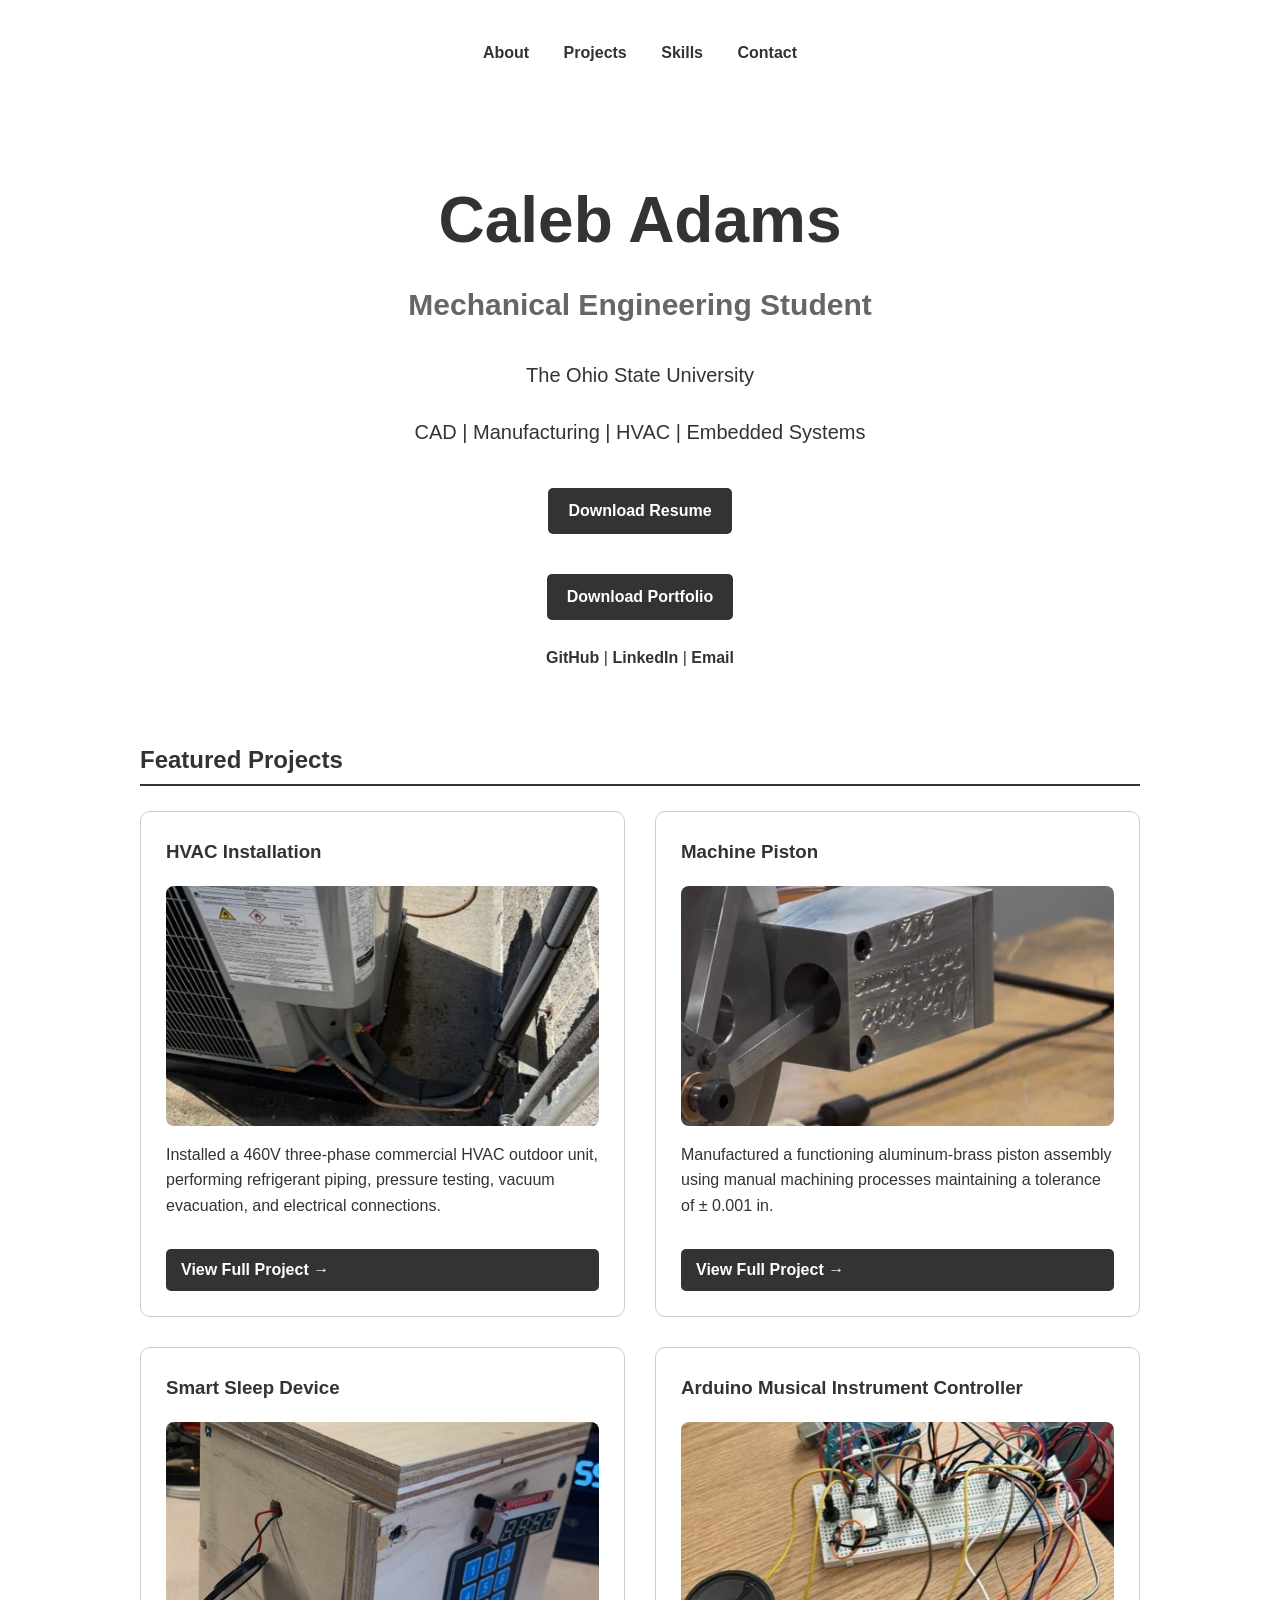
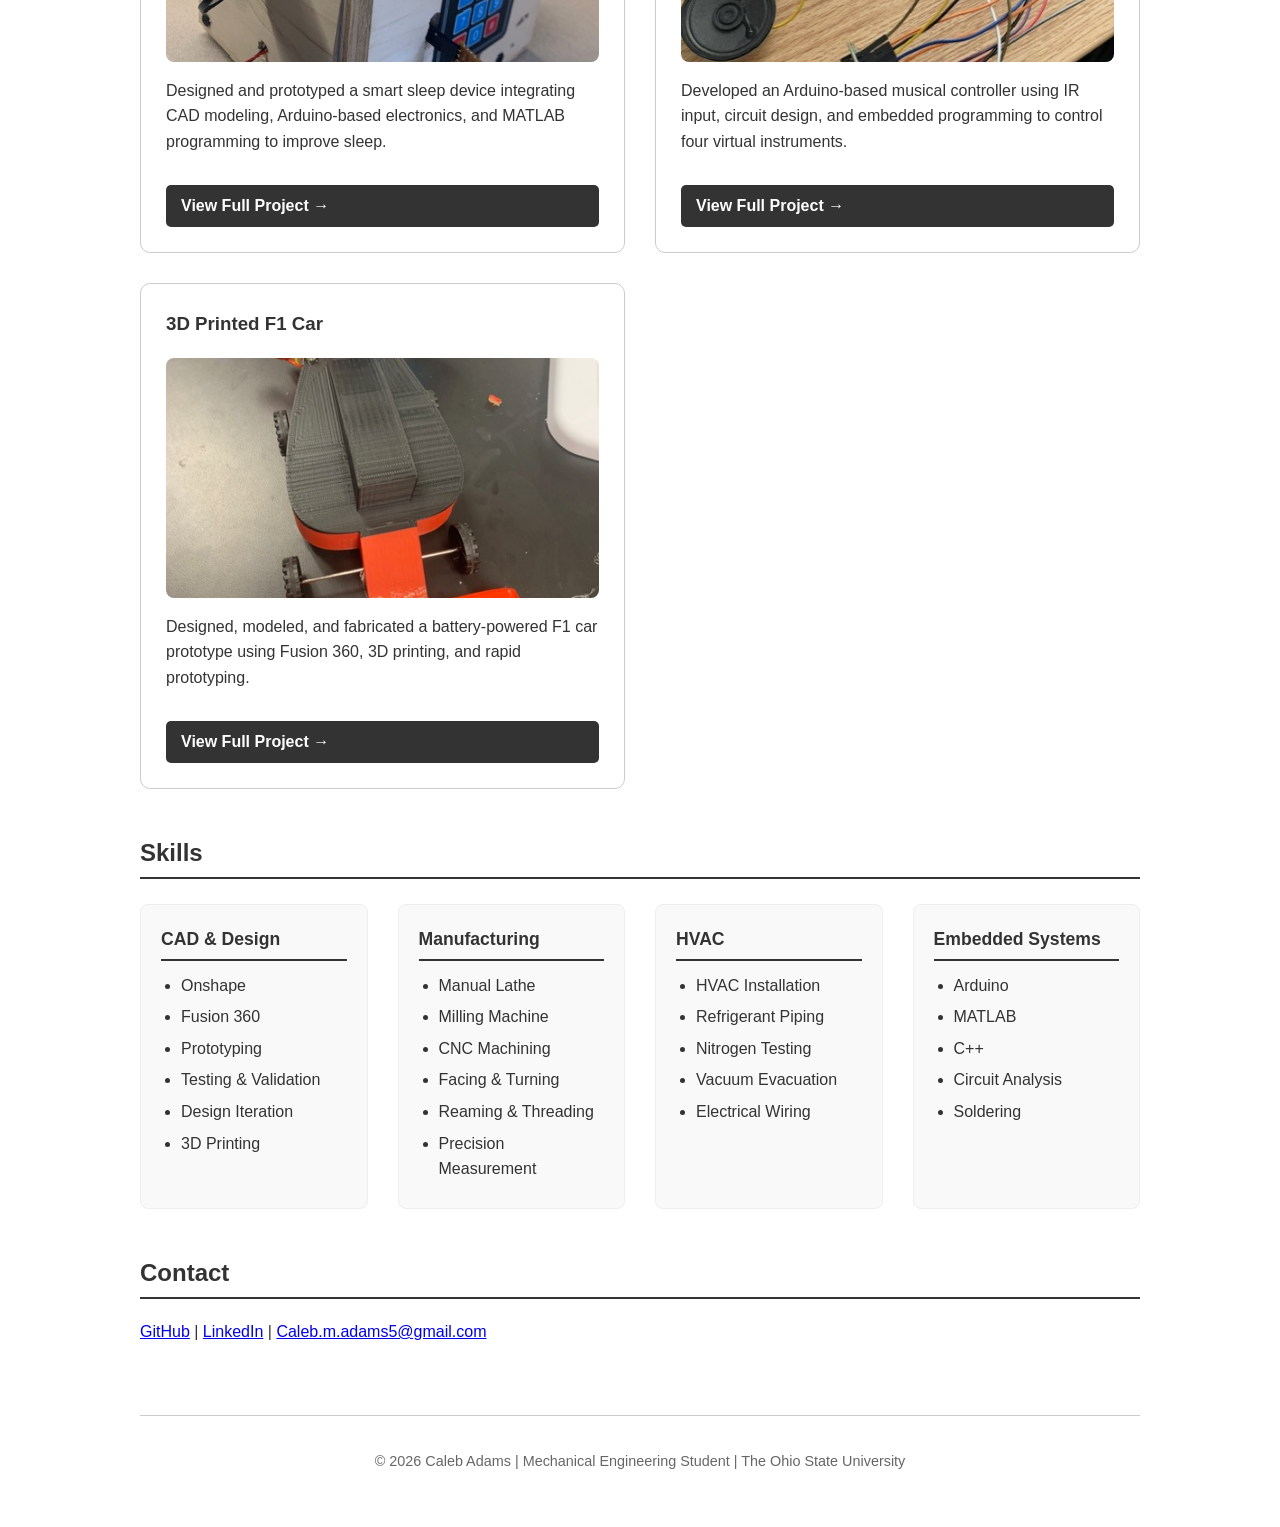
==== commit f18ee6ad: "Rename portfolio button to resume button" ====
--- a/index.html
+++ b/index.html
@@ -35,7 +35,7 @@
             </a>
         </div>
    <div class="hero-buttons">
-            <a class="portfolio-button" href="Caleb_Adams_Engineering_Portfolio.pdf" target="_blank">
+            <a class="resume-button" href="Caleb_Adams_Engineering_Portfolio.pdf" target="_blank">
                 Download Portfolio
             </a>
         </div>
